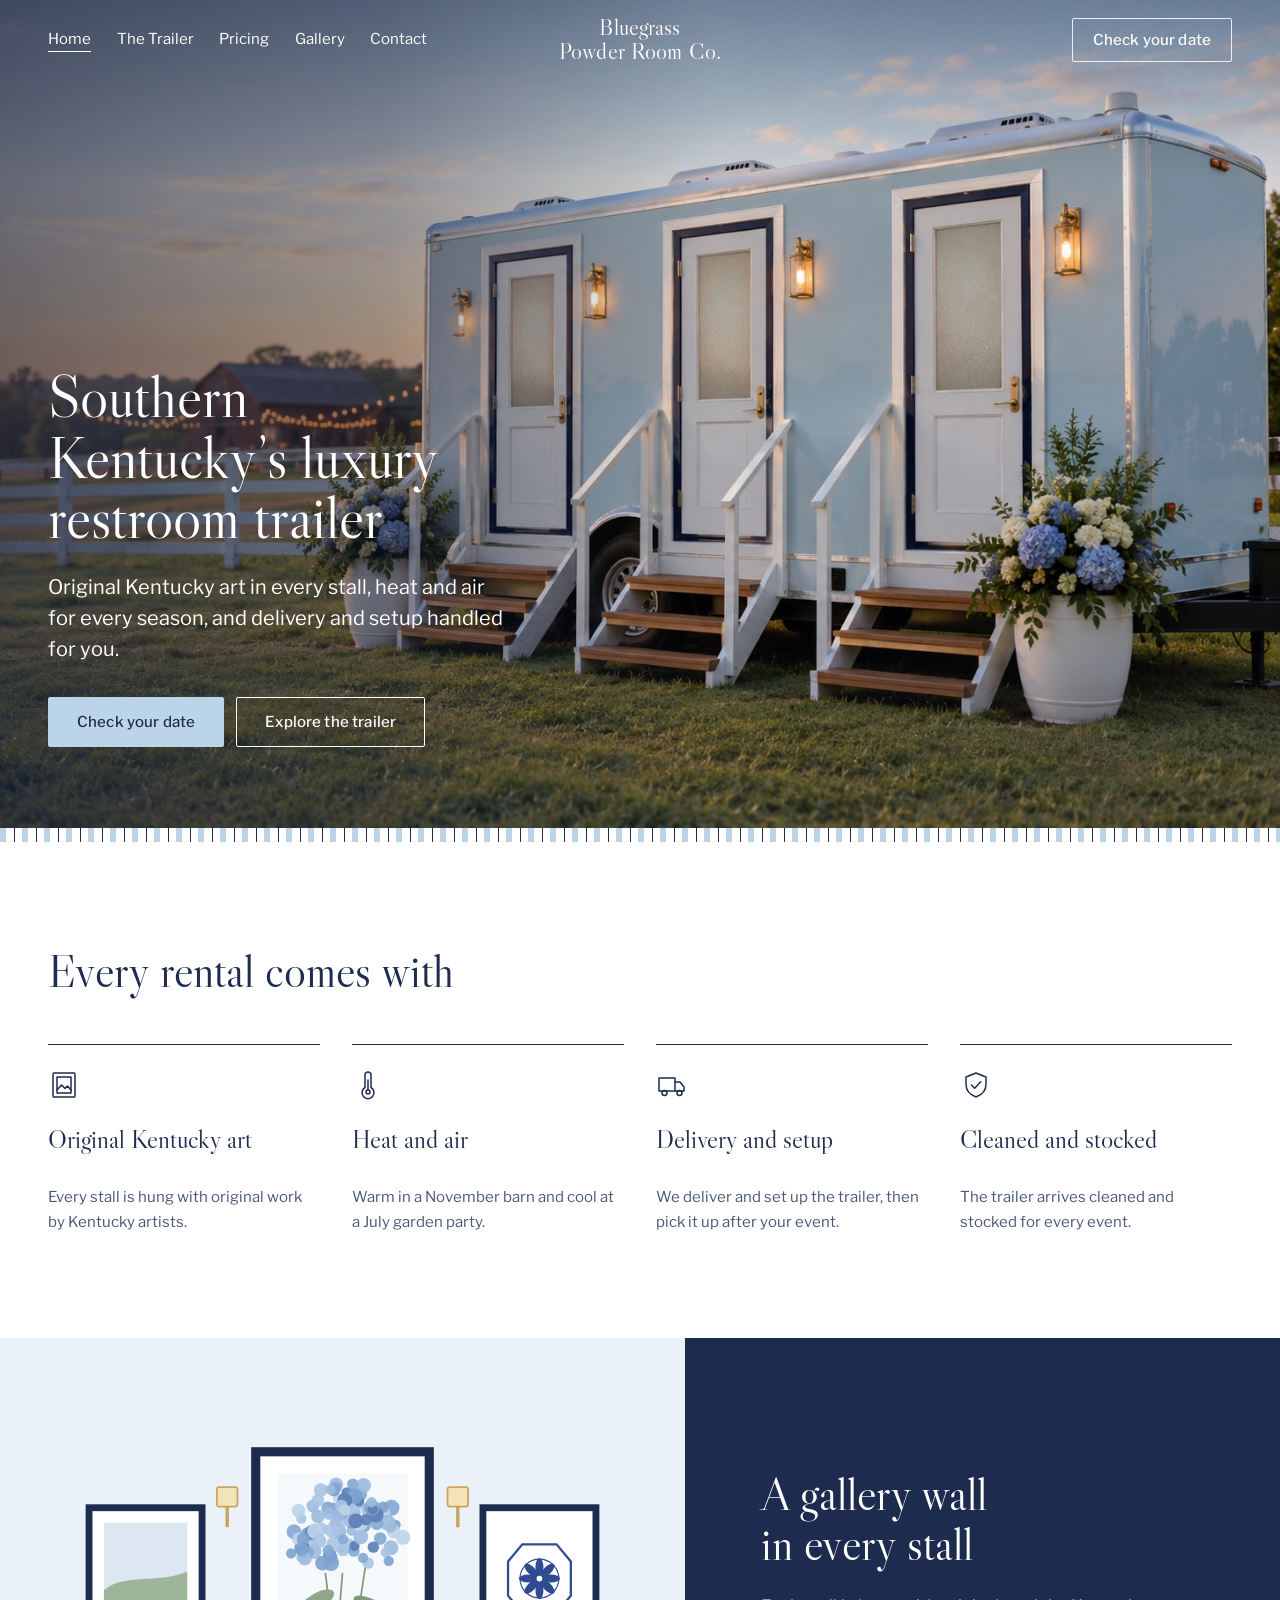
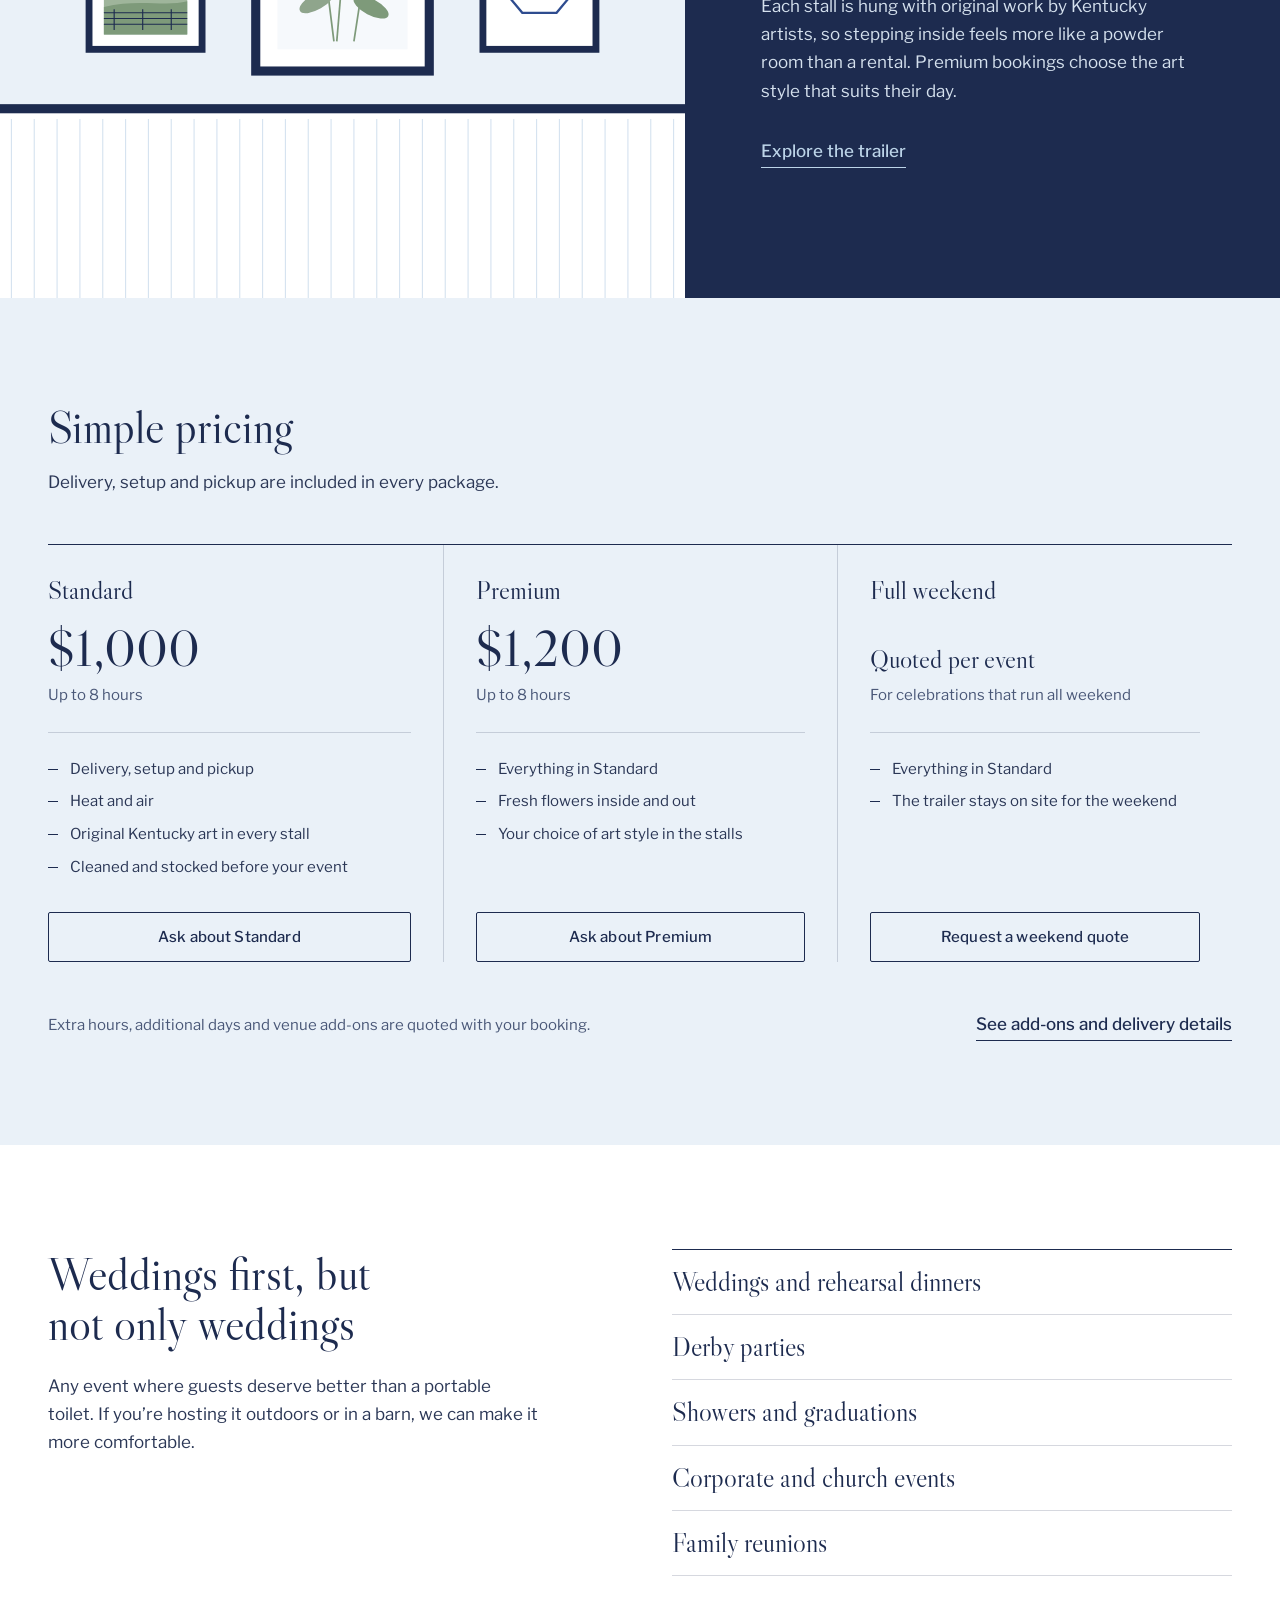
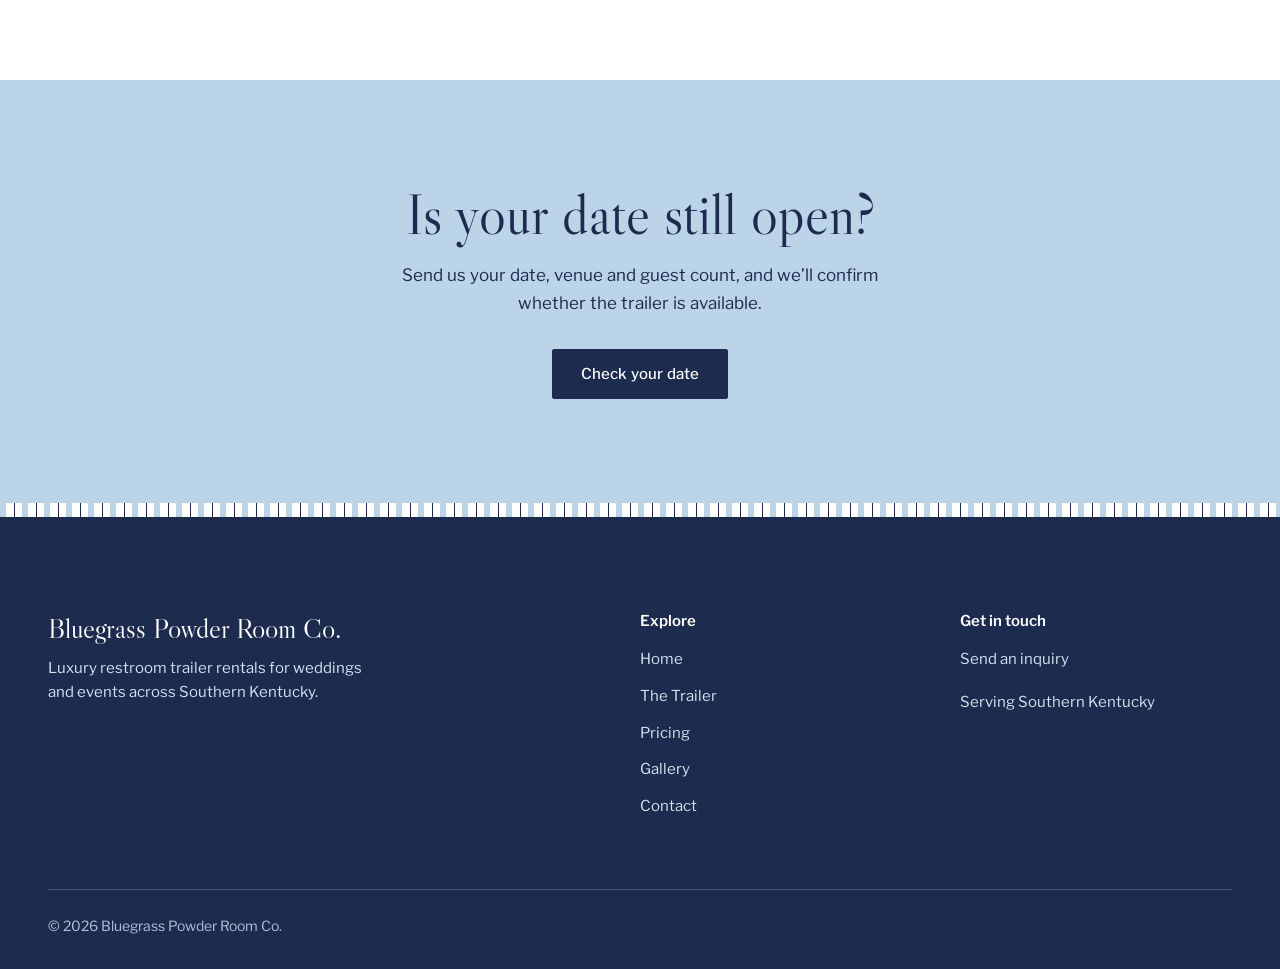
==== index.html @ cb2ad79f "Add files via upload" ====
<!doctype html>
<html lang="en">
<head>
  <meta charset="utf-8">
  <meta name="viewport" content="width=device-width, initial-scale=1">
  <title>Bluegrass Powder Room Co. | Luxury Restroom Trailer Rentals in Southern Kentucky</title>
  <meta name="description" content="Luxury restroom trailer rentals for weddings and outdoor events in Southern Kentucky, with original Kentucky art in every stall and heat and air for every season.">
  <meta property="og:title" content="Bluegrass Powder Room Co. | Luxury Restroom Trailer Rentals in Southern Kentucky">
  <meta property="og:description" content="Luxury restroom trailer rentals for weddings and outdoor events in Southern Kentucky, with original Kentucky art in every stall and heat and air for every season.">
  <meta property="og:type" content="website">
  <meta name="theme-color" content="#1D2B4F">
  <link rel="icon" href="images/favicon.svg" type="image/svg+xml">
  <link rel="preconnect" href="https://fonts.googleapis.com">
  <link rel="preconnect" href="https://fonts.gstatic.com" crossorigin>
  <link rel="stylesheet" href="https://fonts.googleapis.com/css2?family=Libre+Caslon+Display&family=Libre+Franklin:wght@400;500;600&display=swap">
  <link rel="stylesheet" href="css/styles.css">
  <link rel="preload" as="image" href="images/hero-trailer-1672.jpg" imagesrcset="images/hero-trailer-960.jpg 960w, images/hero-trailer-1672.jpg 1672w" imagesizes="100vw">
  <script>
    /* Enable scroll reveals only when motion is welcome and the browser can run them.
       If site.js hasn't started within 3 seconds, show everything. */
    (function (root) {
      if (window.matchMedia && matchMedia("(prefers-reduced-motion: no-preference)").matches && "IntersectionObserver" in window) {
        root.classList.add("motion-ok");
        setTimeout(function () { if (!window.siteRevealReady) root.classList.remove("motion-ok"); }, 3000);
      }
    })(document.documentElement);
  </script>
  <script src="js/site.js" defer></script>
</head><body>
  <a class="skip-link" href="#main">Skip to content</a>

  <header class="site-header site-header--overlay">
    <div class="container site-header__inner">
      <button class="menu-toggle" type="button" aria-expanded="false" aria-controls="site-nav">
        <span class="menu-toggle__icon" aria-hidden="true"><span></span><span></span></span>
        <span class="menu-toggle__label">Menu</span>
      </button>
      <nav class="site-nav" id="site-nav" aria-label="Main">
        <ul class="site-nav__list">
          <li><a class="site-nav__link" href="index.html" aria-current="page">Home</a></li>
          <li><a class="site-nav__link" href="trailer.html">The Trailer</a></li>
          <li><a class="site-nav__link" href="pricing.html">Pricing</a></li>
          <li><a class="site-nav__link" href="gallery.html">Gallery</a></li>
          <li><a class="site-nav__link" href="contact.html">Contact</a></li>
          <li class="site-nav__item--mobile"><a class="btn btn--primary site-nav__cta" href="contact.html">Check your date</a></li>
        </ul>
      </nav>
      <a class="brand" href="index.html" aria-label="Bluegrass Powder Room Co. home">
        <span class="brand__line">Bluegrass</span>
        <span class="brand__line">Powder Room Co.</span>
      </a>
      <a class="btn header-cta" href="contact.html">Check your date</a>
    </div>
  </header>

  <main id="main">
    <section class="hero on-dark" aria-labelledby="hero-title">
      <div class="hero__media">
        <!-- REPLACE BEFORE LAUNCH: this is an AI-generated stand-in. Swap in a real photo of the trailer
             using the same filenames (about 16:9, trailer in the right half, open space on the left). -->
        <img fetchpriority="high" src="images/hero-trailer-1672.jpg"
             srcset="images/hero-trailer-960.jpg 960w, images/hero-trailer-1672.jpg 1672w"
             sizes="100vw" width="1672" height="940"
             alt="Powder blue restroom trailer with white steps and hydrangea planters, set up beside a white horse fence at sunset">
      </div>
      <div class="container hero__content">
        <h1 class="hero__title" id="hero-title">Southern Kentucky’s luxury restroom trailer</h1>
        <p class="hero__text">Original Kentucky art in every stall, heat and air for every season, and delivery and setup handled for you.</p>
        <div class="btn-row">
          <a class="btn btn--light" href="contact.html">Check your date</a>
          <a class="btn btn--outline" href="trailer.html">Explore the trailer</a>
        </div>
      </div>
    </section>
    <div class="ticking" aria-hidden="true"></div>

    <section class="section" aria-labelledby="includes-title">
      <div class="container">
        <div class="section-head" data-reveal>
          <h2 id="includes-title">Every rental comes with</h2>
        </div>
        <ul class="features" data-reveal-group>
          <li class="feature" data-reveal>
            <svg class="feature__icon" viewBox="0 0 32 32" aria-hidden="true"><rect x="5" y="4" width="22" height="24" rx="1"/><rect x="9" y="8" width="14" height="16"/><path d="M9 21l4.5-5 3.5 3.5 2.5-2.5 3.5 4"/></svg>
            <h3 class="feature__title">Original Kentucky art</h3>
            <p class="feature__text">Every stall is hung with original work by Kentucky artists.</p>
          </li>
          <li class="feature" data-reveal>
            <svg class="feature__icon" viewBox="0 0 32 32" aria-hidden="true"><path d="M13 6a3 3 0 0 1 6 0v12.5a6 6 0 1 1-6 0z"/><path d="M16 11v10"/><circle cx="16" cy="23" r="2"/></svg>
            <h3 class="feature__title">Heat and air</h3>
            <p class="feature__text">Warm in a November barn and cool at a July garden party.</p>
          </li>
          <li class="feature" data-reveal>
            <svg class="feature__icon" viewBox="0 0 32 32" aria-hidden="true"><path d="M3 9h16v13H3z"/><path d="M19 13h5l4 5v4h-9"/><circle cx="8.5" cy="24" r="2.5"/><circle cx="23.5" cy="24" r="2.5"/></svg>
            <h3 class="feature__title">Delivery and setup</h3>
            <p class="feature__text">We deliver and set up the trailer, then pick it up after your event.</p>
          </li>
          <li class="feature" data-reveal>
            <svg class="feature__icon" viewBox="0 0 32 32" aria-hidden="true"><path d="M16 4l10 4v7c0 6.5-4.3 11-10 13-5.7-2-10-6.5-10-13V8z"/><path d="M11.5 16l3.2 3.2 6-6.5"/></svg>
            <h3 class="feature__title">Cleaned and stocked</h3>
            <p class="feature__text">The trailer arrives cleaned and stocked for every event.</p>
          </li>
        </ul>
      </div>
    </section>

    <section class="split on-dark" aria-labelledby="art-title">
      <div class="split__media" data-reveal>
        <!-- REPLACE: illustration standing in for a real stall-interior photo.
             Swap for <img src="images/stall-interior.jpg" alt="Describe the stall and its artwork" loading="lazy"> -->
        <img src="images/stall-art-illustration.svg" alt="" width="1200" height="1000" loading="lazy">
      </div>
      <div class="split__body" data-reveal>
        <h2 id="art-title">A gallery wall in every stall</h2>
        <p>Each stall is hung with original work by Kentucky artists, so stepping inside feels more like a powder room than a rental. Premium bookings choose the art style that suits their day.</p>
        <a class="text-link" href="trailer.html">Explore the trailer</a>
      </div>
    </section>

    <section class="section section--mist" aria-labelledby="pricing-title">
      <div class="container">
        <div class="section-head" data-reveal>
          <h2 id="pricing-title">Simple pricing</h2>
          <p>Delivery, setup and pickup are included in every package.</p>
        </div>
        <div class="plans" data-reveal-group>
          <article class="plan" data-reveal aria-labelledby="plan-standard">
            <h3 class="plan__name" id="plan-standard">Standard</h3>
            <p class="plan__price">$1,000</p>
            <p class="plan__terms">Up to 8 hours</p>
            <ul class="plan__list">
              <li>Delivery, setup and pickup</li>
              <li>Heat and air</li>
              <li>Original Kentucky art in every stall</li>
              <li>Cleaned and stocked before your event</li>
            </ul>
            <p class="plan__cta"><a class="btn btn--outline" href="contact.html?package=standard">Ask about Standard</a></p>
          </article>
          <article class="plan" data-reveal aria-labelledby="plan-premium">
            <h3 class="plan__name" id="plan-premium">Premium</h3>
            <p class="plan__price">$1,200</p>
            <p class="plan__terms">Up to 8 hours</p>
            <ul class="plan__list">
              <li>Everything in Standard</li>
              <li>Fresh flowers inside and out</li>
              <li>Your choice of art style in the stalls</li>
            </ul>
            <p class="plan__cta"><a class="btn btn--outline" href="contact.html?package=premium">Ask about Premium</a></p>
          </article>
          <article class="plan" data-reveal aria-labelledby="plan-weekend">
            <h3 class="plan__name" id="plan-weekend">Full weekend</h3>
            <p class="plan__price plan__price--quote">Quoted per event</p>
            <p class="plan__terms">For celebrations that run all weekend</p>
            <ul class="plan__list">
              <li>Everything in Standard</li>
              <li>The trailer stays on site for the weekend</li>
            </ul>
            <p class="plan__cta"><a class="btn btn--outline" href="contact.html?package=weekend">Request a weekend quote</a></p>
          </article>
        </div>
        <div class="plans-note" data-reveal>
          <p>Extra hours, additional days and venue add-ons are quoted with your booking.</p>
          <a class="text-link" href="pricing.html">See add-ons and delivery details</a>
        </div>
      </div>
    </section>

    <section class="section" aria-labelledby="events-title">
      <div class="container events" data-reveal-group>
        <div data-reveal>
          <h2 id="events-title">Weddings first, but not only weddings</h2>
          <p>Any event where guests deserve better than a portable toilet. If you’re hosting it outdoors or in a barn, we can make it more comfortable.</p>
        </div>
        <ul class="event-list" data-reveal>
          <li>Weddings and rehearsal dinners</li>
          <li>Derby parties</li>
          <li>Showers and graduations</li>
          <li>Corporate and church events</li>
          <li>Family reunions</li>
        </ul>
      </div>
    </section>

    <section class="section closer" aria-labelledby="closer-title">
      <div class="container" data-reveal>
        <h2 id="closer-title">Is your date still open?</h2>
        <p>Send us your date, venue and guest count, and we’ll confirm whether the trailer is available.</p>
        <a class="btn btn--primary" href="contact.html">Check your date</a>
      </div>
    </section>
  </main>

  <div class="ticking" aria-hidden="true"></div>
  <footer class="site-footer">
    <div class="container">
      <div class="site-footer__grid" data-reveal>
        <div>
          <p class="footer-brand">Bluegrass Powder Room Co.</p>
          <p class="footer-tagline">Luxury restroom trailer rentals for weddings and events across Southern Kentucky.</p>
        </div>
        <nav aria-label="Footer">
          <h2 class="footer-heading">Explore</h2>
          <ul class="footer-links">
            <li><a href="index.html">Home</a></li>
            <li><a href="trailer.html">The Trailer</a></li>
            <li><a href="pricing.html">Pricing</a></li>
            <li><a href="gallery.html">Gallery</a></li>
            <li><a href="contact.html">Contact</a></li>
          </ul>
        </nav>
        <div>
          <h2 class="footer-heading">Get in touch</h2>
          <ul class="footer-links">
            <li><a href="contact.html">Send an inquiry</a></li>
            <!-- CONTACT DETAILS: add once confirmed by the owner, for example:
            <li><a href="tel:+1XXXXXXXXXX">(XXX) XXX-XXXX</a></li>
            <li><a href="mailto:name@yourdomain.com">name@yourdomain.com</a></li>
            SOCIAL: add only for profiles that exist, for example:
            <li><a href="https://www.instagram.com/yourhandle">Instagram</a></li>
            -->
          </ul>
          <p class="footer-area">Serving Southern Kentucky</p>
        </div>
      </div>
      <p class="site-footer__base">&copy; 2026 Bluegrass Powder Room Co.</p>
    </div>
  </footer>
</body>
</html>
---- css/styles.css ----
/* ==========================================================================
   Bluegrass Powder Room Co.
   One stylesheet shared by every page.
   ========================================================================== */

/* ---------- Tokens ---------- */
:root {
  /* Brand colors */
  --powder: #BCD4E8;
  --navy: #1D2B4F;
  --navy-deep: #141F3B;
  --mist: #EAF1F8;
  --white: #FFFFFF;
  --ink: #2B3756;
  --muted: #4A5878;
  --on-navy: #D5E1EE;
  --rule: rgba(29, 43, 79, 0.18);
  --error: #A3242F;
  --error-bg: #FBEFF0;

  /* Type */
  --font-display: "Libre Caslon Display", "Libre Caslon Text", Georgia, "Times New Roman", serif;
  --font-body: "Libre Franklin", "Helvetica Neue", Arial, sans-serif;
  --fs-hero: clamp(2.5rem, 1.55rem + 2.7vw, 4.25rem);
  --fs-h1: clamp(2.5rem, 1.9rem + 2.2vw, 3.75rem);
  --fs-h2: clamp(2rem, 1.6rem + 1.6vw, 3rem);
  --fs-h3: clamp(1.375rem, 1.25rem + 0.45vw, 1.625rem);
  --fs-price: clamp(2.5rem, 2.1rem + 1.4vw, 3.25rem);
  --fs-lead: clamp(1.125rem, 1.06rem + 0.3vw, 1.25rem);
  --fs-body: 1.0625rem;
  --fs-small: 0.9375rem;
  --fs-caption: 0.875rem;

  /* Spacing (4px base) */
  --sp-1: 4px;
  --sp-2: 8px;
  --sp-3: 12px;
  --sp-4: 16px;
  --sp-5: 24px;
  --sp-6: 32px;
  --sp-7: 48px;
  --sp-8: 64px;
  --sp-9: 96px;
  --section-y: clamp(64px, 40px + 5vw, 128px);

  /* Layout */
  --container: 1200px;
  --gutter: clamp(16px, 4vw, 48px);
  --header-h: 64px;
  --btn-h: 50px;

  /* Motion */
  --dur-fast: 160ms;
  --dur-base: 280ms;
  --dur-reveal: 640ms;
  --ease-std: cubic-bezier(0.4, 0, 0.2, 1);
  --ease-out: cubic-bezier(0.22, 1, 0.36, 1);
  --rise: 14px;
  --ease: var(--dur-fast) var(--ease-std);
}

@media (min-width: 1024px) {
  :root { --header-h: 80px; }
}

/* ---------- Base ---------- */
*, *::before, *::after { box-sizing: border-box; }

html {
  -webkit-text-size-adjust: 100%;
  scroll-padding-top: calc(var(--header-h) + var(--sp-5));
}

@media (prefers-reduced-motion: no-preference) {
  html { scroll-behavior: smooth; }
}

body {
  margin: 0;
  font-family: var(--font-body);
  font-size: var(--fs-body);
  font-weight: 400;
  line-height: 1.65;
  color: var(--ink);
  background: var(--white);
  -webkit-font-smoothing: antialiased;
  overflow-x: clip;
}

img, svg { display: block; max-width: 100%; }
img { height: auto; }

h1, h2, h3 {
  margin: 0;
  font-family: var(--font-display);
  font-weight: 400;
  line-height: 1.08;
  color: var(--navy);
  text-wrap: balance;
}

p { margin: 0; text-wrap: pretty; }
ul, ol { margin: 0; padding: 0; list-style: none; }
a { color: inherit; }

:focus-visible {
  outline: 2px solid var(--focus, var(--navy));
  outline-offset: 3px;
}

.on-dark { --focus: var(--white); color: var(--white); }
.on-dark h1, .on-dark h2 { color: var(--white); }

.visually-hidden {
  position: absolute !important;
  width: 1px; height: 1px;
  overflow: hidden;
  clip: rect(0 0 0 0);
  white-space: nowrap;
}

.skip-link {
  position: absolute;
  left: var(--gutter);
  top: -100px;
  z-index: 100;
  padding: var(--sp-3) var(--sp-4);
  background: var(--navy);
  color: var(--white);
  font-weight: 500;
  text-decoration: none;
}
.skip-link:focus { top: var(--sp-3); }

/* ---------- Layout ---------- */
.container {
  width: 100%;
  max-width: calc(var(--container) + 2 * var(--gutter));
  margin-inline: auto;
  padding-inline: var(--gutter);
}

.section { padding-block: var(--section-y); }
.section--mist { background: var(--mist); }
.section--flush-top { padding-top: 0; }

.section-head {
  display: grid;
  gap: var(--sp-4);
  margin-bottom: var(--sp-7);
}
.section-head h2 { font-size: var(--fs-h2); max-width: 18ch; }
.section-head p { max-width: 52ch; }

.lead {
  font-size: var(--fs-lead);
  line-height: 1.6;
  max-width: 48ch;
}

.ticking {
  height: 14px;
  background: repeating-linear-gradient(
    90deg,
    var(--powder) 0 6px,
    var(--white) 6px 14px,
    var(--navy) 14px 15px,
    var(--white) 15px 22px
  );
}

/* ---------- Buttons and links ---------- */
.btn {
  display: inline-flex;
  align-items: center;
  justify-content: center;
  min-height: var(--btn-h);
  padding: 0 28px;
  border: 1px solid transparent;
  border-radius: 2px;
  font: 500 var(--fs-small)/1.2 var(--font-body);
  letter-spacing: 0.01em;
  text-align: center;
  text-decoration: none;
  cursor: pointer;
  transition:
    background-color var(--ease),
    color var(--ease),
    border-color var(--ease),
    transform var(--dur-base) var(--ease-out);
}
@media (hover: hover) {
  .btn--primary:hover, .btn--light:hover { transform: translateY(-1px); }
}
.btn:active { transform: translateY(0); transition-duration: 60ms; }
.btn[disabled] { opacity: 0.6; cursor: not-allowed; transform: none; }

.btn--primary { background: var(--navy); color: var(--white); border-color: var(--navy); }
.btn--primary:hover { background: var(--navy-deep); border-color: var(--navy-deep); }

.btn--light { background: var(--powder); color: var(--navy); border-color: var(--powder); }
.btn--light:hover { background: var(--white); border-color: var(--white); }

.btn--outline { background: transparent; color: var(--navy); border-color: currentColor; }
.btn--outline:hover { background: var(--navy); color: var(--white); border-color: var(--navy); }
.on-dark .btn--outline { color: var(--white); }
.on-dark .btn--outline:hover { background: var(--white); color: var(--navy); border-color: var(--white); }

.btn-row { display: flex; flex-wrap: wrap; gap: var(--sp-3); }

.text-link {
  font-weight: 500;
  color: var(--navy);
  text-decoration: none;
  padding-bottom: 3px;
  background: linear-gradient(currentColor, currentColor) 0 100% / 100% 1px no-repeat;
  transition: background-size var(--dur-base) var(--ease-out), color var(--ease);
}
.text-link:hover { background-size: 100% 2px; }

/* Underline that draws in from the left on hover; used by nav and footer links */
.site-nav__link, .footer-links a { position: relative; }
.site-nav__link::after, .footer-links a::after {
  content: "";
  position: absolute;
  left: 0;
  right: 0;
  bottom: var(--underline-y, 10px);
  height: 1px;
  background: currentColor;
  transform: scaleX(0);
  transform-origin: right;
  transition: transform var(--dur-base) var(--ease-out);
}
.site-nav__link:hover::after, .footer-links a:hover::after {
  transform: scaleX(1);
  transform-origin: left;
}
.site-nav__link[aria-current="page"]::after { transform: scaleX(1); }

/* ---------- Header ---------- */
.site-header {
  position: fixed;
  inset: 0 0 auto;
  z-index: 50;
  height: var(--header-h);
  background: var(--white);
  color: var(--navy);
  border-bottom: 1px solid var(--rule);
  transition:
    background-color var(--dur-base) var(--ease-std),
    color var(--dur-base) var(--ease-std),
    border-color var(--dur-base) var(--ease-std);
}

/* Home page: transparent over the hero photo until the visitor scrolls */
.site-header--overlay:not(.is-scrolled):not(.is-open) {
  background: transparent;
  color: var(--white);
  border-bottom-color: transparent;
  --focus: var(--white);
}

.site-header__inner {
  height: 100%;
  display: grid;
  /* Equal side columns keep the brand centered on the viewport */
  grid-template-columns: 1fr auto 1fr;
  align-items: center;
  gap: var(--sp-4);
}

.brand {
  grid-column: 2;
  grid-row: 1;
  display: block;
  text-align: center;
  text-decoration: none;
  font-family: var(--font-display);
  font-size: 1.1875rem;
  line-height: 1.02;
  letter-spacing: 0.005em;
  white-space: nowrap;
}
.brand__line { display: block; }
@media (min-width: 1024px) {
  .brand { font-size: 1.4375rem; }
}

.site-nav { grid-column: 1; grid-row: 1; justify-self: start; }
.site-nav__list { display: flex; align-items: center; gap: clamp(18px, 2vw, 28px); }
.site-nav__link {
  display: inline-flex;
  align-items: center;
  min-height: 44px;
  font-size: var(--fs-small);
  text-decoration: none;
}
.site-nav__item--mobile { display: none; }

.header-cta {
  grid-column: 3;
  grid-row: 1;
  justify-self: end;
  min-height: 44px;
  padding: 0 20px;
  background: var(--navy);
  color: var(--white);
  border-color: var(--navy);
}
.header-cta:hover { background: var(--navy-deep); border-color: var(--navy-deep); }
.header-cta { transition: background-color var(--dur-base) var(--ease-std), color var(--dur-base) var(--ease-std), border-color var(--dur-base) var(--ease-std), transform var(--dur-base) var(--ease-out); }
.site-header--overlay:not(.is-scrolled):not(.is-open) .header-cta {
  background: transparent;
  color: var(--white);
  border-color: rgba(255, 255, 255, 0.85);
}
.site-header--overlay:not(.is-scrolled):not(.is-open) .header-cta:hover {
  background: var(--white);
  color: var(--navy);
}

.menu-toggle { display: none; }

@media (max-width: 1023px) {
  .menu-toggle {
    grid-column: 1;
    grid-row: 1;
    justify-self: start;
    display: inline-flex;
    align-items: center;
    gap: var(--sp-3);
    min-height: 44px;
    min-width: 44px;
    padding: 0 var(--sp-2) 0 0;
    border: 0;
    background: none;
    color: inherit;
    font: 500 var(--fs-small)/1 var(--font-body);
    cursor: pointer;
  }
  .menu-toggle__icon { position: relative; width: 22px; height: 12px; }
  .menu-toggle__icon span {
    position: absolute;
    left: 0;
    width: 100%;
    height: 1.5px;
    background: currentColor;
    transition: transform var(--ease), top var(--ease);
  }
  .menu-toggle__icon span:first-child { top: 0; }
  .menu-toggle__icon span:last-child { top: 10px; }
  .is-open .menu-toggle__icon span:first-child { top: 5px; transform: rotate(45deg); }
  .is-open .menu-toggle__icon span:last-child { top: 5px; transform: rotate(-45deg); }

  .site-nav {
    visibility: hidden;
    opacity: 0;
    transform: translateY(-8px);
    transition:
      opacity var(--dur-fast) var(--ease-std),
      transform var(--dur-fast) var(--ease-std),
      visibility 0s linear var(--dur-fast);
    justify-self: stretch;
    position: absolute;
    top: 100%;
    left: 0;
    right: 0;
    max-height: calc(100vh - var(--header-h));
    max-height: calc(100dvh - var(--header-h));
    overflow-y: auto;
    background: var(--white);
    color: var(--navy);
    border-bottom: 1px solid var(--rule);
    box-shadow: 0 24px 40px -32px rgba(20, 31, 59, 0.45);
  }
  .is-open .site-nav {
    visibility: visible;
    opacity: 1;
    transform: none;
    transition:
      opacity var(--dur-base) var(--ease-out),
      transform var(--dur-base) var(--ease-out),
      visibility 0s;
  }
  .site-nav__list {
    flex-direction: column;
    align-items: stretch;
    gap: 0;
    padding: var(--sp-2) var(--gutter) var(--sp-6);
  }
  .site-nav__item--mobile { display: block; }
  .site-nav__link {
    display: flex;
    min-height: 56px;
    font-size: var(--fs-body);
    border-bottom: 1px solid var(--rule);
  }
  .site-nav__cta { width: 100%; margin-top: var(--sp-5); }
  .site-nav__link::after { display: none; }
  .site-nav__link[aria-current="page"] { text-decoration: underline; text-underline-offset: 6px; text-decoration-thickness: 1px; }
}

@media (max-width: 399px) {
  /* Icon only on the narrowest phones so the brand stays centered; the label remains for screen readers */
  .menu-toggle__label { position: absolute; width: 1px; height: 1px; overflow: hidden; clip: rect(0 0 0 0); white-space: nowrap; }
}

@media (max-width: 559px) {
  .header-cta { display: none; }
  .brand { font-size: 1.0625rem; }
}

/* ---------- Hero (home) ---------- */
.hero {
  position: relative;
  isolation: isolate;
  display: flex;
  align-items: flex-end;
  min-height: 600px;
  height: 92vh;
  height: 92svh;
  max-height: 960px;
  overflow: hidden;
  background: var(--navy);
}

.hero__media { position: absolute; inset: 0; z-index: -2; }
.hero__media img {
  width: 100%;
  height: 100%;
  object-fit: cover;
  object-position: 100% 50%;
}

/* Shade only where the text sits: a soft band under the header and a wash on the left */
.hero::before {
  content: "";
  position: absolute;
  inset: 0;
  z-index: -1;
  background:
    linear-gradient(180deg, rgba(20, 31, 59, 0.42) 0, rgba(20, 31, 59, 0) 180px),
    linear-gradient(90deg, rgba(20, 31, 59, 0.62) 0, rgba(20, 31, 59, 0.38) 30%, rgba(20, 31, 59, 0) 56%),
    linear-gradient(0deg, rgba(20, 31, 59, 0.3) 0, rgba(20, 31, 59, 0) 30%);
}

.hero__content { padding-block: calc(var(--header-h) + var(--sp-8)) clamp(48px, 9vh, 104px); }
.hero__title { font-size: var(--fs-hero); line-height: 1.02; max-width: 11.5ch; }
.hero__text { margin-top: var(--sp-5); font-size: var(--fs-lead); line-height: 1.55; max-width: 34ch; }
.hero .btn-row { margin-top: var(--sp-6); }

@media (max-width: 1023px) {
  .hero__media img { object-position: 80% 50%; }
  .hero::before {
    background:
      linear-gradient(180deg, rgba(20, 31, 59, 0.45) 0, rgba(20, 31, 59, 0) 140px),
      linear-gradient(0deg, rgba(20, 31, 59, 0.82) 0, rgba(20, 31, 59, 0.5) 38%, rgba(20, 31, 59, 0) 66%);
  }
}

@media (max-width: 599px) {
  .hero { height: 100vh; height: 100svh; min-height: 560px; max-height: 860px; }
  .hero__media img { object-position: 74% 50%; }
  .hero__title { max-width: 12ch; }
  .hero .btn-row .btn { flex: 1 1 auto; }
}

/* ---------- Page intro (inner pages) ---------- */
.page-intro {
  padding-top: calc(var(--header-h) + clamp(56px, 7vw, 112px));
  padding-bottom: clamp(48px, 6vw, 88px);
  background: var(--mist);
}
.page-intro h1 { font-size: var(--fs-h1); max-width: 16ch; }
.page-intro .lead { margin-top: var(--sp-5); }

/* ---------- Features ---------- */
.features {
  display: grid;
  grid-template-columns: repeat(4, minmax(0, 1fr));
  gap: var(--sp-7) var(--sp-6);
}
.feature { border-top: 1px solid var(--navy); padding-top: var(--sp-5); }
.feature__icon {
  width: 32px;
  height: 32px;
  margin-bottom: var(--sp-5);
  fill: none;
  stroke: var(--navy);
  stroke-width: 1.5;
  stroke-linecap: round;
  stroke-linejoin: round;
}
.feature__title { font-size: var(--fs-h3); line-height: 1.15; }
.feature__text { margin-top: var(--sp-3); font-size: var(--fs-small); color: var(--muted); max-width: 32ch; }

/* Subgrid keeps icons, titles and descriptions on shared rows even when a title wraps */
@supports (grid-template-rows: subgrid) {
  .feature { display: grid; grid-row: span 3; grid-template-rows: subgrid; row-gap: 0; }
}
@media (max-width: 1023px) {
  .features { grid-template-columns: repeat(2, minmax(0, 1fr)); }
}
@media (max-width: 599px) {
  .features { grid-template-columns: 1fr; gap: var(--sp-6); }
}

/* ---------- Split: image beside navy text ---------- */
.split {
  display: grid;
  grid-template-columns: minmax(0, 1.15fr) minmax(0, 1fr);
  background: var(--navy);
}
.split__media { position: relative; min-height: 560px; background: var(--mist); }
.split__media img {
  position: absolute;
  inset: 0;
  width: 100%;
  height: 100%;
  object-fit: cover;
}
.split__body {
  display: flex;
  flex-direction: column;
  justify-content: center;
  align-items: flex-start;
  padding: var(--section-y) clamp(24px, 6vw, 96px);
}
.split__body h2 { font-size: var(--fs-h2); max-width: 14ch; }
.split__body p { margin-top: var(--sp-5); color: var(--on-navy); max-width: 42ch; }
.split__body .text-link { margin-top: var(--sp-6); color: var(--powder); }

@media (max-width: 859px) {
  .split { grid-template-columns: 1fr; }
  .split__media { min-height: 0; aspect-ratio: 4 / 3; }
  .split__body { padding: var(--sp-8) var(--gutter); }
}

/* ---------- Pricing plans ---------- */
.plans {
  display: grid;
  grid-template-columns: repeat(3, minmax(0, 1fr));
  border-top: 1px solid var(--navy);
}
.plan {
  display: flex;
  flex-direction: column;
  padding: var(--sp-6) var(--sp-6) 0 0;
}
.plan + .plan { padding-left: var(--sp-6); border-left: 1px solid var(--rule); }
.plan__name { font-size: var(--fs-h3); }
.plan__price {
  display: flex;
  align-items: flex-end;
  min-height: calc(var(--fs-price) * 1.05);
  margin-top: var(--sp-4);
  font-family: var(--font-display);
  font-size: var(--fs-price);
  line-height: 1;
  color: var(--navy);
}
.plan__price--quote { font-size: var(--fs-h3); line-height: 1.2; }
.plan__terms { margin-top: var(--sp-2); font-size: var(--fs-small); color: var(--muted); }
.plan__list {
  display: grid;
  gap: var(--sp-2);
  margin-top: var(--sp-5);
  padding-top: var(--sp-5);
  border-top: 1px solid var(--rule);
  font-size: var(--fs-small);
}
.plan__list li { position: relative; padding-left: 22px; }
.plan__list li::before {
  content: "";
  position: absolute;
  left: 0;
  top: 0.8em;
  width: 10px;
  height: 1px;
  background: var(--navy);
}
.plan__cta { margin-top: auto; padding-top: var(--sp-6); }
.plan__cta .btn { width: 100%; }

.plans-note { margin-top: var(--sp-7); display: flex; flex-wrap: wrap; gap: var(--sp-3) var(--sp-6); align-items: baseline; justify-content: space-between; }
.plans-note p { font-size: var(--fs-small); color: var(--muted); max-width: 56ch; }

@media (max-width: 859px) {
  .plans { grid-template-columns: 1fr; }
  .plan { padding: var(--sp-6) 0 var(--sp-7); }
  .plan + .plan { padding-left: 0; border-left: 0; border-top: 1px solid var(--rule); }
  .plan__cta .btn { width: auto; }
}

/* ---------- Events ---------- */
.events {
  display: grid;
  grid-template-columns: minmax(0, 1fr) minmax(0, 1fr);
  gap: var(--sp-8);
  align-items: start;
}
.events h2 { font-size: var(--fs-h2); max-width: 14ch; }
.events p { margin-top: var(--sp-5); max-width: 42ch; }
.event-list { border-top: 1px solid var(--navy); }
.event-list li {
  padding-block: var(--sp-4);
  border-bottom: 1px solid var(--rule);
  font-family: var(--font-display);
  font-size: clamp(1.375rem, 1.2rem + 0.6vw, 1.75rem);
  line-height: 1.2;
  color: var(--navy);
}
@media (max-width: 859px) {
  .events { grid-template-columns: 1fr; gap: var(--sp-7); }
}

/* ---------- Detail list (trailer + pricing pages) ---------- */
.details { border-top: 1px solid var(--navy); }
.detail {
  display: grid;
  grid-template-columns: minmax(0, 1fr) minmax(0, 1.5fr);
  gap: var(--sp-3) var(--sp-7);
  padding-block: var(--sp-7);
  border-bottom: 1px solid var(--rule);
}
.detail h2, .detail h3 { font-size: var(--fs-h3); line-height: 1.15; max-width: 18ch; }
.detail p { max-width: 52ch; }
@media (max-width: 767px) {
  .detail { grid-template-columns: 1fr; padding-block: var(--sp-6); }
}

/* ---------- Wide photo ---------- */
.wide-photo { margin: 0; overflow: hidden; }
.wide-photo img, .gallery-grid img { transition: transform 480ms var(--ease-out); }
.gallery-grid > * { overflow: hidden; }
@media (hover: hover) {
  .wide-photo:hover img, .gallery-grid > *:hover img { transform: scale(1.025); }
}
.wide-photo img {
  width: 100%;
  aspect-ratio: 16 / 8;
  object-fit: cover;
  object-position: 72% 55%;
}
@media (max-width: 767px) {
  .wide-photo img { aspect-ratio: 4 / 3; object-position: 76% 50%; }
}

/* ---------- Gallery ---------- */
.gallery-grid {
  display: grid;
  grid-template-columns: repeat(3, minmax(0, 1fr));
  gap: var(--sp-4);
}
.gallery-grid img { width: 100%; aspect-ratio: 4 / 5; object-fit: cover; }
@media (max-width: 767px) { .gallery-grid { grid-template-columns: repeat(2, minmax(0, 1fr)); } }

.empty-state { display: grid; gap: var(--sp-5); justify-items: start; }
.empty-state h2 { font-size: var(--fs-h2); max-width: 18ch; }
.empty-state p { max-width: 50ch; }

/* ---------- Closing CTA ---------- */
.closer { background: var(--powder); text-align: center; }
.closer h2 { font-size: clamp(2.25rem, 1.6rem + 2.4vw, 3.75rem); margin-inline: auto; max-width: 16ch; }
.closer p { margin: var(--sp-4) auto 0; max-width: 44ch; color: var(--navy); }
.closer .btn { margin-top: var(--sp-6); }

/* ---------- Contact ---------- */
.contact-grid {
  display: grid;
  grid-template-columns: minmax(0, 1.6fr) minmax(0, 1fr);
  gap: clamp(48px, 7vw, 112px);
  align-items: start;
}

.form { display: grid; gap: var(--sp-5); }
.form__row { display: grid; grid-template-columns: repeat(2, minmax(0, 1fr)); gap: var(--sp-5); }
.field { display: grid; gap: var(--sp-2); align-content: start; }
.field label, .fieldset legend { font-size: var(--fs-small); font-weight: 500; color: var(--navy); }
.field .optional { font-weight: 400; color: var(--muted); }

.form input:not([type="radio"]),
.form select,
.form textarea {
  width: 100%;
  min-height: 52px;
  padding: 12px 14px;
  border: 1px solid #8494AF;
  border-radius: 2px;
  background: var(--white);
  color: var(--ink);
  font: inherit;
}
.form select {
  appearance: none;
  padding-right: 40px;
  background-image: url("data:image/svg+xml,%3Csvg xmlns='http://www.w3.org/2000/svg' width='12' height='8' viewBox='0 0 12 8'%3E%3Cpath d='M1 1l5 5 5-5' fill='none' stroke='%231D2B4F' stroke-width='1.5'/%3E%3C/svg%3E");
  background-repeat: no-repeat;
  background-position: right 16px center;
}
.form textarea { min-height: 140px; resize: vertical; }
.form input:not([type="radio"]), .form select, .form textarea { transition: border-color var(--ease), box-shadow var(--ease); }
.form input:not([type="radio"]):hover, .form select:hover, .form textarea:hover { border-color: var(--navy); }
.form [aria-invalid="true"] { border-color: var(--error); box-shadow: inset 0 0 0 1px var(--error); }
.field__error { font-size: var(--fs-caption); color: var(--error); font-weight: 500; }

.fieldset { margin: 0; padding: 0; border: 0; min-width: 0; }
.fieldset legend { padding: 0; margin-bottom: var(--sp-2); }
.choices { display: grid; grid-template-columns: repeat(2, minmax(0, 1fr)); gap: var(--sp-3); }
.choice {
  display: flex;
  align-items: center;
  gap: var(--sp-3);
  min-height: 52px;
  padding: 12px 14px;
  border: 1px solid var(--rule);
  border-radius: 2px;
  cursor: pointer;
  transition: border-color var(--ease), background-color var(--ease);
}
.choice:hover { border-color: var(--navy); }
.choice input { width: 18px; height: 18px; margin: 0; accent-color: var(--navy); flex: none; }
.choice:has(input:checked) { border-color: var(--navy); background: var(--mist); }
.choice:has(input:focus-visible) { outline: 2px solid var(--navy); outline-offset: 2px; }

.honeypot { display: none; }

.form__submit { display: flex; flex-wrap: wrap; align-items: center; gap: var(--sp-4); }

.form-status {
  padding: var(--sp-4) var(--sp-5);
  border-left: 3px solid var(--navy);
  background: var(--mist);
  color: var(--navy);
  font-weight: 500;
}
.form-status { animation: fade-rise var(--dur-base) var(--ease-out); }
.form-status--error { border-left-color: var(--error); background: var(--error-bg); color: var(--error); }
.form-status:focus { outline: none; }

.next-steps h2 { font-size: var(--fs-h3); }
.steps { counter-reset: step; margin-top: var(--sp-5); border-top: 1px solid var(--navy); }
.steps li {
  counter-increment: step;
  display: grid;
  grid-template-columns: 2rem 1fr;
  gap: var(--sp-3);
  padding-block: var(--sp-5);
  border-bottom: 1px solid var(--rule);
}
.steps li::before {
  content: counter(step);
  font-family: var(--font-display);
  font-size: 1.5rem;
  line-height: 1.1;
  color: var(--navy);
}
.steps strong { display: block; color: var(--navy); font-weight: 500; }
.steps p { margin-top: var(--sp-1); font-size: var(--fs-small); color: var(--muted); }

@media (max-width: 859px) {
  .contact-grid { grid-template-columns: 1fr; }
}
@media (max-width: 559px) {
  .form__row, .choices { grid-template-columns: 1fr; }
  .form__submit .btn { width: 100%; }
}

/* ---------- Footer ---------- */
.site-footer {
  padding-block: var(--sp-9) var(--sp-6);
  background: var(--navy);
  color: var(--on-navy);
  font-size: var(--fs-small);
  --focus: var(--white);
}
.site-footer__grid {
  display: grid;
  grid-template-columns: minmax(0, 2fr) minmax(0, 1fr) minmax(0, 1fr);
  gap: var(--sp-7);
}
.footer-brand { font-family: var(--font-display); font-size: 1.75rem; line-height: 1.1; color: var(--white); }
.footer-tagline { margin-top: var(--sp-3); max-width: 34ch; }
.footer-heading {
  margin-bottom: var(--sp-3);
  font-family: var(--font-body);
  font-size: var(--fs-small);
  font-weight: 600;
  color: var(--white);
}
.footer-links a {
  --underline-y: 4px;
  display: inline-block;
  padding-block: 6px;
  text-decoration: none;
}
.footer-area { margin-top: var(--sp-3); }
.site-footer__base {
  margin-top: var(--sp-8);
  padding-top: var(--sp-5);
  border-top: 1px solid rgba(188, 212, 232, 0.25);
  font-size: var(--fs-caption);
  color: #AFC2D8;
}
@media (max-width: 767px) {
  .site-footer { padding-top: var(--sp-8); }
  .site-footer__grid { grid-template-columns: 1fr 1fr; }
  .site-footer__grid > :first-child { grid-column: 1 / -1; }
}

/* ---------- Motion ---------- */
@keyframes fade-rise {
  from { opacity: 0; transform: translateY(var(--rise)); }
  to { opacity: 1; transform: none; }
}

@media (prefers-reduced-motion: no-preference) {
  /* One orchestrated entrance per page: the hero copy, or the inner-page title */
  .hero__title, .hero__text, .hero .btn-row,
  .page-intro h1, .page-intro .lead {
    animation: fade-rise var(--dur-reveal) var(--ease-out) both;
  }
  .hero__title { animation-delay: 120ms; }
  .hero__text { animation-delay: 220ms; }
  .hero .btn-row { animation-delay: 320ms; }
  .page-intro h1 { animation-delay: 60ms; }
  .page-intro .lead { animation-delay: 150ms; }

  /* Crossfade between pages where the browser supports cross-document view transitions */
  @view-transition { navigation: auto; }
  ::view-transition-old(root),
  ::view-transition-new(root) {
    animation-duration: 200ms;
    animation-timing-function: ease;
  }
}

/* Scroll reveals. .motion-ok is only added when JavaScript, IntersectionObserver and
   motion are all available, and is removed again if site.js fails to start, so content
   can never stay hidden. */
.motion-ok [data-reveal] {
  opacity: 0;
  transform: translateY(var(--rise));
}
.motion-ok [data-reveal].is-visible {
  opacity: 1;
  transform: none;
  transition:
    opacity var(--dur-reveal) var(--ease-out) var(--reveal-delay, 0ms),
    transform var(--dur-reveal) var(--ease-out) var(--reveal-delay, 0ms);
}

@media (prefers-reduced-motion: reduce) {
  *, *::before, *::after {
    transition: none !important;
    animation: none !important;
  }
}
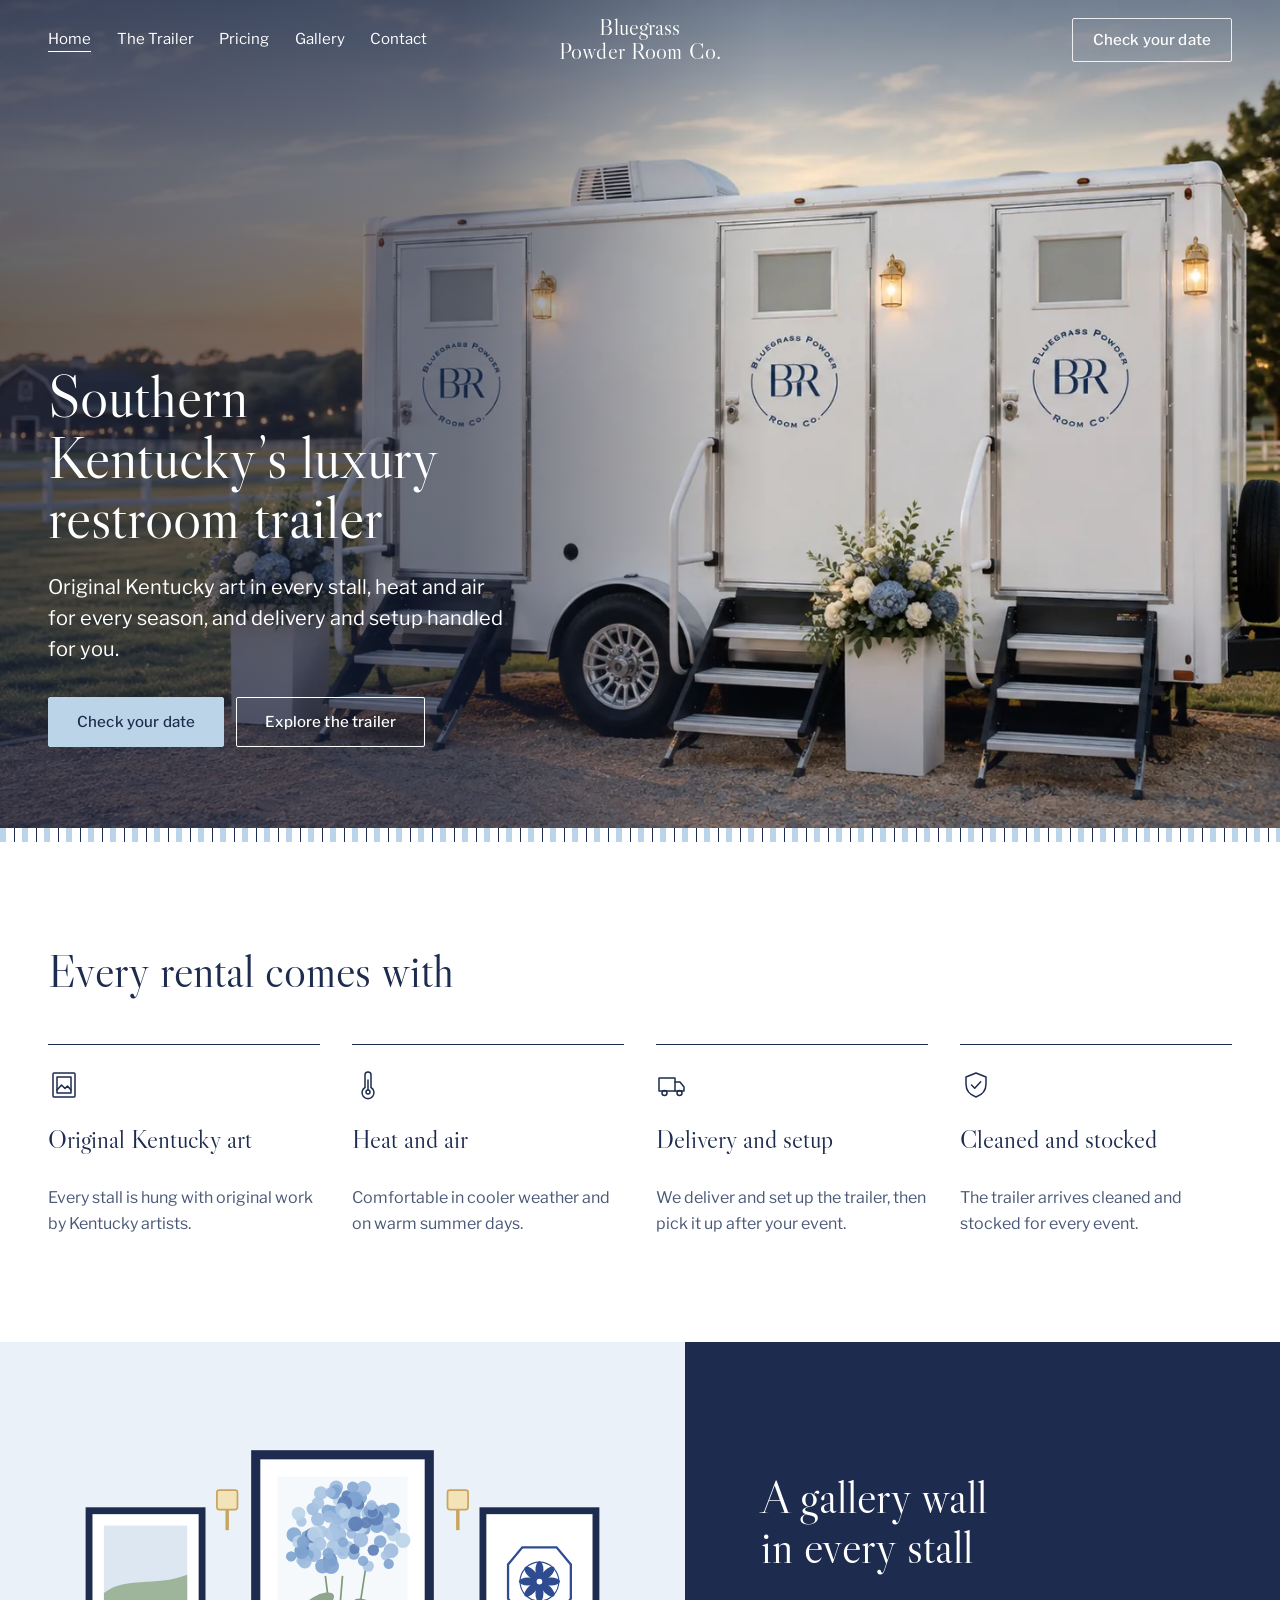
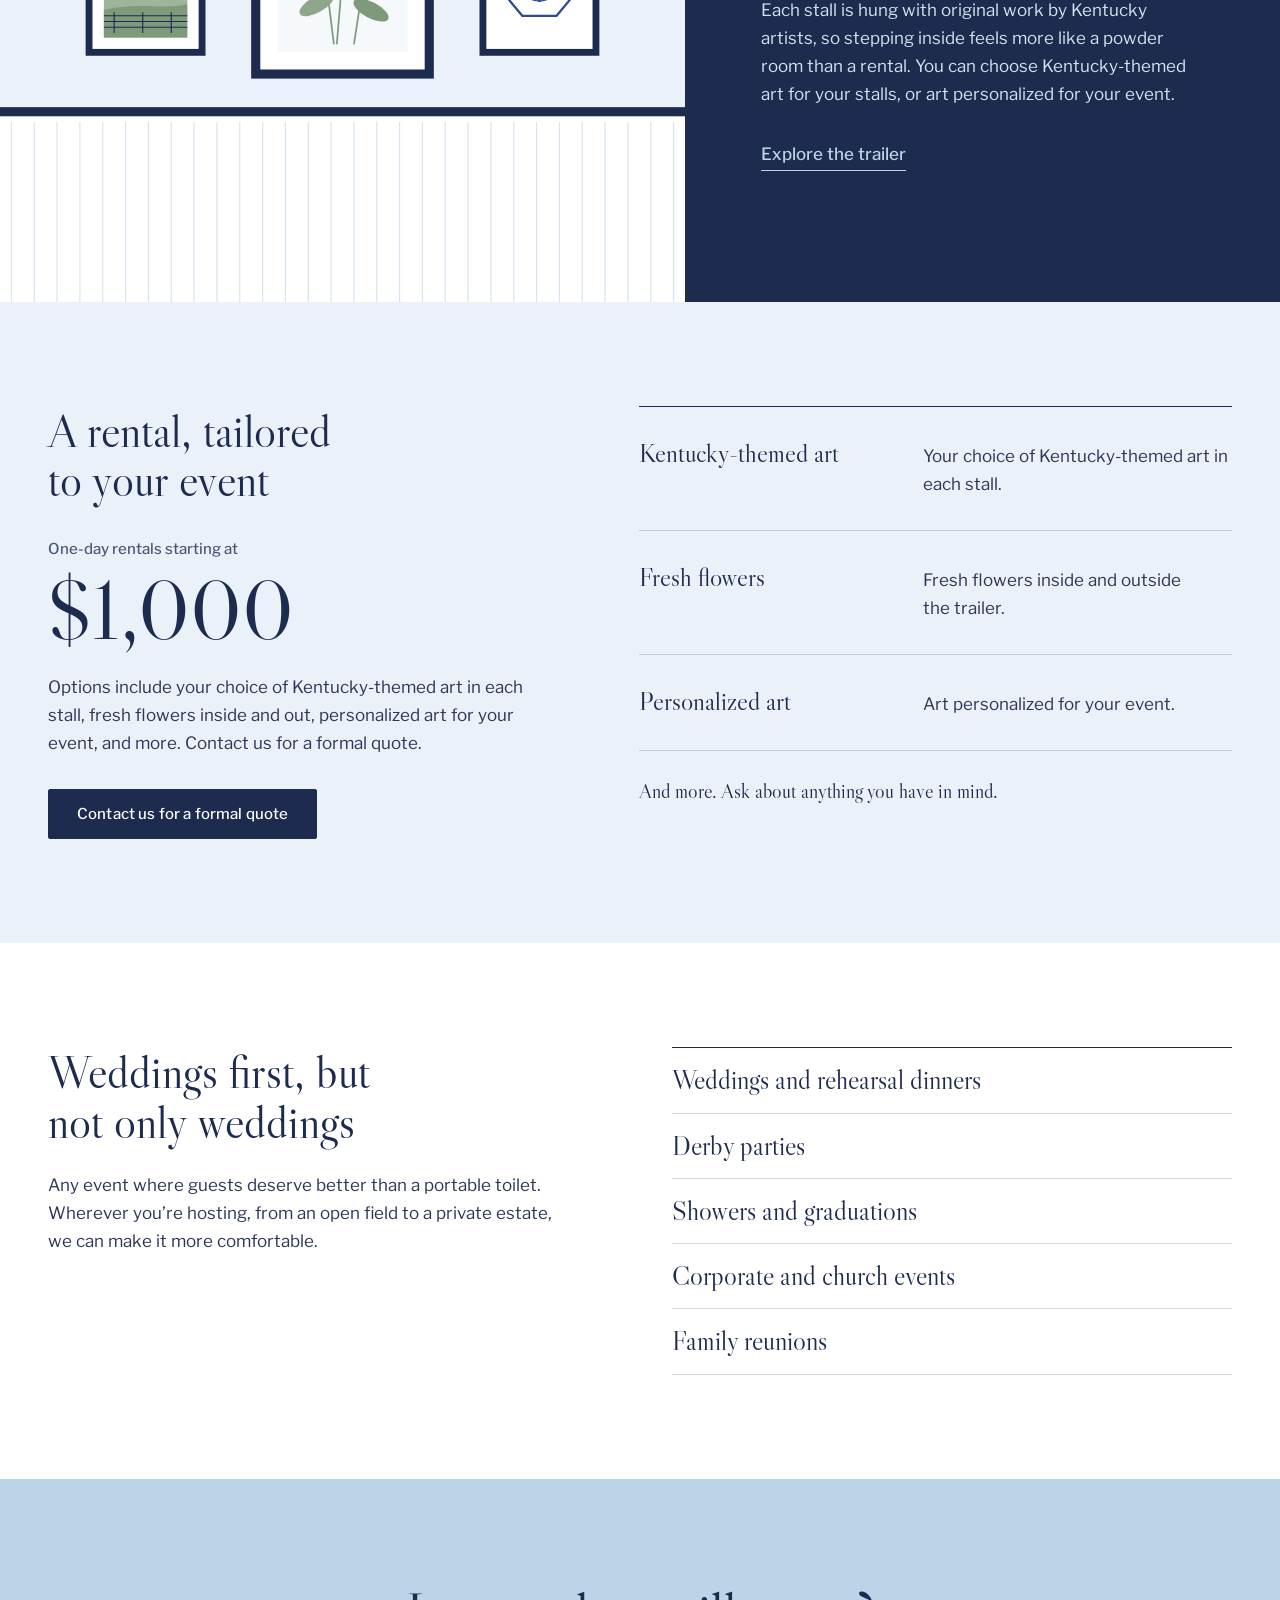
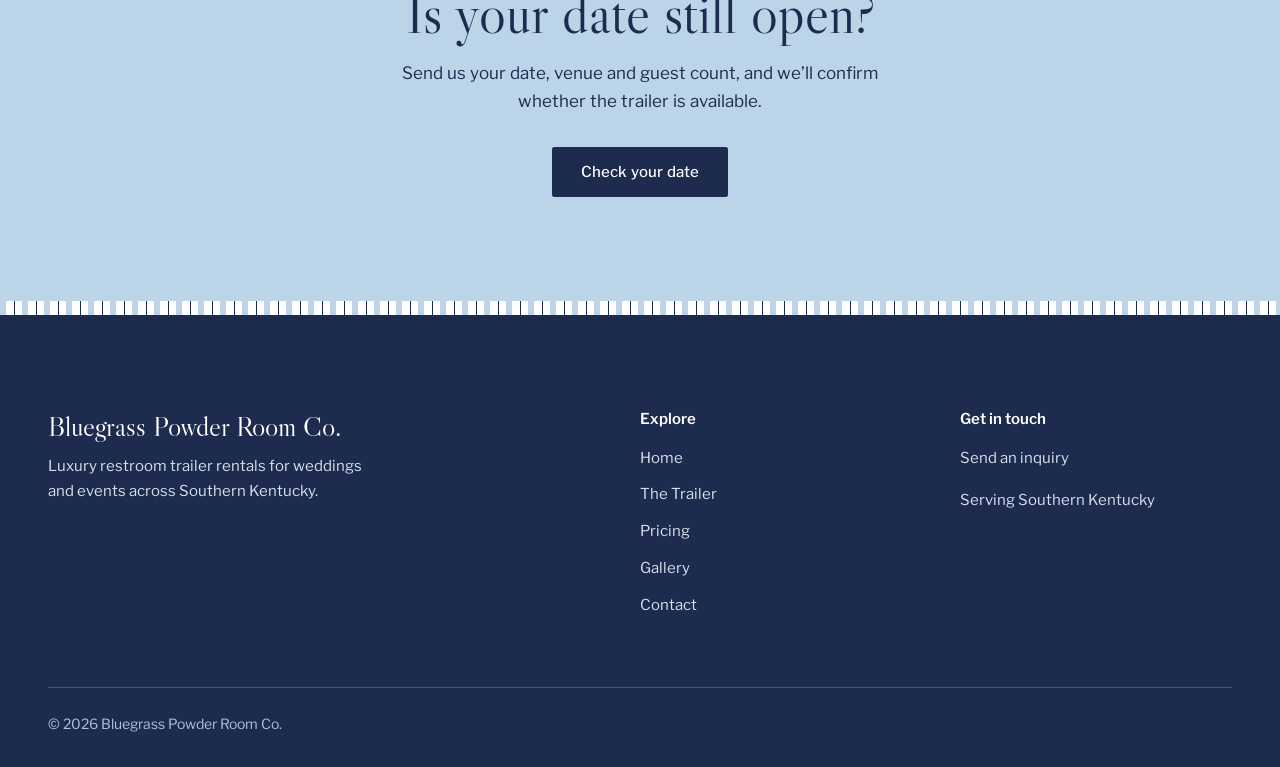
==== commit cf000d82: "Refine site: new hero photos, single starting-price section, mobile polish - Hero uses the new golde" ====
--- a/index.html
+++ b/index.html
@@ -14,7 +14,8 @@
   <link rel="preconnect" href="https://fonts.gstatic.com" crossorigin>
   <link rel="stylesheet" href="https://fonts.googleapis.com/css2?family=Libre+Caslon+Display&family=Libre+Franklin:wght@400;500;600&display=swap">
   <link rel="stylesheet" href="css/styles.css">
-  <link rel="preload" as="image" href="images/hero-trailer-1672.jpg" imagesrcset="images/hero-trailer-960.jpg 960w, images/hero-trailer-1672.jpg 1672w" imagesizes="100vw">
+  <link rel="preload" as="image" type="image/webp" media="(min-width: 860px) and (orientation: landscape), (min-width: 1280px)" imagesrcset="images/hero-desktop-960.webp 960w, images/hero-desktop-1672.webp 1672w" imagesizes="100vw">
+  <link rel="preload" as="image" type="image/webp" media="(max-width: 859px), (orientation: portrait) and (max-width: 1279px)" imagesrcset="images/hero-mobile-600.webp 600w, images/hero-mobile-1122.webp 1122w" imagesizes="100vw">
   <script>
     /* Enable scroll reveals only when motion is welcome and the browser can run them.
        If site.js hasn't started within 3 seconds, show everything. */
@@ -56,12 +57,17 @@
   <main id="main">
     <section class="hero on-dark" aria-labelledby="hero-title">
       <div class="hero__media">
-        <!-- REPLACE BEFORE LAUNCH: this is an AI-generated stand-in. Swap in a real photo of the trailer
-             using the same filenames (about 16:9, trailer in the right half, open space on the left). -->
-        <img fetchpriority="high" src="images/hero-trailer-1672.jpg"
-             srcset="images/hero-trailer-960.jpg 960w, images/hero-trailer-1672.jpg 1672w"
-             sizes="100vw" width="1672" height="940"
-             alt="Powder blue restroom trailer with white steps and hydrangea planters, set up beside a white horse fence at sunset">
+        <!-- Portrait photo on phones and portrait tablets, wide photo everywhere else.
+             The media query matches the stacked hero layout in styles.css. -->
+        <picture>
+          <source media="(max-width: 859px), (orientation: portrait) and (max-width: 1279px)" type="image/webp" srcset="images/hero-mobile-600.webp 600w, images/hero-mobile-1122.webp 1122w" sizes="100vw">
+          <source media="(max-width: 859px), (orientation: portrait) and (max-width: 1279px)" srcset="images/hero-mobile-600.jpg 600w, images/hero-mobile-1122.jpg 1122w" sizes="100vw">
+          <source type="image/webp" srcset="images/hero-desktop-960.webp 960w, images/hero-desktop-1672.webp 1672w" sizes="100vw">
+          <img fetchpriority="high" src="images/hero-desktop-1672.jpg"
+               srcset="images/hero-desktop-960.jpg 960w, images/hero-desktop-1672.jpg 1672w"
+               sizes="100vw" width="1672" height="940"
+               alt="White restroom trailer with three doors marked with the Bluegrass Powder Room Co. monogram, set on gravel with hydrangea planters at sunset">
+        </picture>
       </div>
       <div class="container hero__content">
         <h1 class="hero__title" id="hero-title">Southern Kentucky’s luxury restroom trailer</h1>
@@ -88,7 +94,7 @@
           <li class="feature" data-reveal>
             <svg class="feature__icon" viewBox="0 0 32 32" aria-hidden="true"><path d="M13 6a3 3 0 0 1 6 0v12.5a6 6 0 1 1-6 0z"/><path d="M16 11v10"/><circle cx="16" cy="23" r="2"/></svg>
             <h3 class="feature__title">Heat and air</h3>
-            <p class="feature__text">Warm in a November barn and cool at a July garden party.</p>
+            <p class="feature__text">Comfortable in cooler weather and on warm summer days.</p>
           </li>
           <li class="feature" data-reveal>
             <svg class="feature__icon" viewBox="0 0 32 32" aria-hidden="true"><path d="M3 9h16v13H3z"/><path d="M19 13h5l4 5v4h-9"/><circle cx="8.5" cy="24" r="2.5"/><circle cx="23.5" cy="24" r="2.5"/></svg>
@@ -112,55 +118,40 @@
       </div>
       <div class="split__body" data-reveal>
         <h2 id="art-title">A gallery wall in every stall</h2>
-        <p>Each stall is hung with original work by Kentucky artists, so stepping inside feels more like a powder room than a rental. Premium bookings choose the art style that suits their day.</p>
+        <p>Each stall is hung with original work by Kentucky artists, so stepping inside feels more like a powder room than a rental. You can choose Kentucky-themed art for your stalls, or art personalized for your event.</p>
         <a class="text-link" href="trailer.html">Explore the trailer</a>
       </div>
     </section>
 
     <section class="section section--mist" aria-labelledby="pricing-title">
       <div class="container">
-        <div class="section-head" data-reveal>
-          <h2 id="pricing-title">Simple pricing</h2>
-          <p>Delivery, setup and pickup are included in every package.</p>
-        </div>
-        <div class="plans" data-reveal-group>
-          <article class="plan" data-reveal aria-labelledby="plan-standard">
-            <h3 class="plan__name" id="plan-standard">Standard</h3>
-            <p class="plan__price">$1,000</p>
-            <p class="plan__terms">Up to 8 hours</p>
-            <ul class="plan__list">
-              <li>Delivery, setup and pickup</li>
-              <li>Heat and air</li>
-              <li>Original Kentucky art in every stall</li>
-              <li>Cleaned and stocked before your event</li>
+        <div class="rental" data-reveal-group>
+          <div class="rental__intro" data-reveal>
+            <h2 id="pricing-title">A rental, tailored to your event</h2>
+            <p class="rental__price">
+              <span class="rental__price-label">One-day rentals starting at</span>
+              <span class="rental__price-amount">$1,000</span>
+            </p>
+            <p class="rental__text">Options include your choice of Kentucky-themed art in each stall, fresh flowers inside and out, personalized art for your event, and more. Contact us for a formal quote.</p>
+          </div>
+          <div class="rental__options" data-reveal>
+            <ul class="rental-options">
+              <li class="rental-option">
+                <h3 class="rental-option__name">Kentucky-themed art</h3>
+                <p>Your choice of Kentucky-themed art in each stall.</p>
+              </li>
+              <li class="rental-option">
+                <h3 class="rental-option__name">Fresh flowers</h3>
+                <p>Fresh flowers inside and outside the trailer.</p>
+              </li>
+              <li class="rental-option">
+                <h3 class="rental-option__name">Personalized art</h3>
+                <p>Art personalized for your event.</p>
+              </li>
             </ul>
-            <p class="plan__cta"><a class="btn btn--outline" href="contact.html?package=standard">Ask about Standard</a></p>
-          </article>
-          <article class="plan" data-reveal aria-labelledby="plan-premium">
-            <h3 class="plan__name" id="plan-premium">Premium</h3>
-            <p class="plan__price">$1,200</p>
-            <p class="plan__terms">Up to 8 hours</p>
-            <ul class="plan__list">
-              <li>Everything in Standard</li>
-              <li>Fresh flowers inside and out</li>
-              <li>Your choice of art style in the stalls</li>
-            </ul>
-            <p class="plan__cta"><a class="btn btn--outline" href="contact.html?package=premium">Ask about Premium</a></p>
-          </article>
-          <article class="plan" data-reveal aria-labelledby="plan-weekend">
-            <h3 class="plan__name" id="plan-weekend">Full weekend</h3>
-            <p class="plan__price plan__price--quote">Quoted per event</p>
-            <p class="plan__terms">For celebrations that run all weekend</p>
-            <ul class="plan__list">
-              <li>Everything in Standard</li>
-              <li>The trailer stays on site for the weekend</li>
-            </ul>
-            <p class="plan__cta"><a class="btn btn--outline" href="contact.html?package=weekend">Request a weekend quote</a></p>
-          </article>
-        </div>
-        <div class="plans-note" data-reveal>
-          <p>Extra hours, additional days and venue add-ons are quoted with your booking.</p>
-          <a class="text-link" href="pricing.html">See add-ons and delivery details</a>
+            <p class="rental__more">And more. Ask about anything you have in mind.</p>
+          </div>
+          <p class="rental__cta" data-reveal><a class="btn btn--primary" href="contact.html">Contact us for a formal quote</a></p>
         </div>
       </div>
     </section>
@@ -169,7 +160,7 @@
       <div class="container events" data-reveal-group>
         <div data-reveal>
           <h2 id="events-title">Weddings first, but not only weddings</h2>
-          <p>Any event where guests deserve better than a portable toilet. If you’re hosting it outdoors or in a barn, we can make it more comfortable.</p>
+          <p>Any event where guests deserve better than a portable toilet. Wherever you’re hosting, from an open field to a private estate, we can make it more comfortable.</p>
         </div>
         <ul class="event-list" data-reveal>
           <li>Weddings and rehearsal dinners</li>
--- a/css/styles.css
+++ b/css/styles.css
@@ -45,7 +45,7 @@
 
   /* Layout */
   --container: 1200px;
-  --gutter: clamp(16px, 4vw, 48px);
+  --gutter: clamp(20px, 4vw, 48px);
   --header-h: 64px;
   --btn-h: 50px;
 
@@ -88,6 +88,7 @@
 }
 
 img, svg { display: block; max-width: 100%; }
+picture { display: block; }
 img { height: auto; }
 
 h1, h2, h3 {
@@ -426,6 +427,7 @@
 }
 
 .hero__media { position: absolute; inset: 0; z-index: -2; }
+.hero__media picture { height: 100%; }
 .hero__media img {
   width: 100%;
   height: 100%;
@@ -441,7 +443,7 @@
   z-index: -1;
   background:
     linear-gradient(180deg, rgba(20, 31, 59, 0.42) 0, rgba(20, 31, 59, 0) 180px),
-    linear-gradient(90deg, rgba(20, 31, 59, 0.62) 0, rgba(20, 31, 59, 0.38) 30%, rgba(20, 31, 59, 0) 56%),
+    linear-gradient(90deg, rgba(20, 31, 59, 0.66) 0, rgba(20, 31, 59, 0.52) 36%, rgba(20, 31, 59, 0) 60%),
     linear-gradient(0deg, rgba(20, 31, 59, 0.3) 0, rgba(20, 31, 59, 0) 30%);
 }
 
@@ -459,11 +461,38 @@
   }
 }
 
+/* Small laptops: the photo crops in far enough that the headline meets the trailer,
+   so the wash on the left is deeper and the headline a step smaller */
+@media (min-width: 860px) and (max-width: 1279px) and (orientation: landscape) {
+  .hero::before {
+    background:
+      linear-gradient(180deg, rgba(20, 31, 59, 0.42) 0, rgba(20, 31, 59, 0) 180px),
+      linear-gradient(90deg, rgba(20, 31, 59, 0.84) 0, rgba(20, 31, 59, 0.7) 40%, rgba(20, 31, 59, 0) 68%),
+      linear-gradient(0deg, rgba(20, 31, 59, 0.3) 0, rgba(20, 31, 59, 0) 30%);
+  }
+  .hero__title { font-size: clamp(2.5rem, 1rem + 3vw, 3.25rem); }
+}
+
+/* Tablet and phone: the portrait photo sits on top and the copy follows on navy.
+   The hero <picture> in index.html switches photos on this same query. */
+@media (max-width: 859px), (orientation: portrait) and (max-width: 1279px) {
+  .hero { display: block; height: auto; min-height: 0; max-height: none; }
+  .hero__media { position: relative; inset: auto; aspect-ratio: 4 / 5; max-height: 62svh; width: 100%; }
+  .hero__media img { object-position: 50% 80%; }
+  .hero::before { background: linear-gradient(180deg, rgba(20, 31, 59, 0.5) 0, rgba(20, 31, 59, 0) 140px); }
+  .hero__content { padding-block: var(--sp-7) var(--sp-8); }
+}
 @media (max-width: 599px) {
-  .hero { height: 100vh; height: 100svh; min-height: 560px; max-height: 860px; }
-  .hero__media img { object-position: 74% 50%; }
+  .hero__media { max-height: 54svh; }
   .hero__title { max-width: 12ch; }
-  .hero .btn-row .btn { flex: 1 1 auto; }
+  .hero__content { padding-block: var(--sp-6) var(--sp-7); }
+  .hero__text { margin-top: var(--sp-4); }
+  .hero .btn-row { margin-top: var(--sp-5); }
+  .hero .btn-row .btn { flex: 1 1 auto; padding-inline: var(--sp-4); }
+}
+/* Short phones: a shorter photo keeps both buttons above the fold */
+@media (max-width: 599px) and (max-height: 720px) {
+  .hero__media { max-height: 46svh; }
 }
 
 /* ---------- Page intro (inner pages) ---------- */
@@ -493,7 +522,7 @@
   stroke-linejoin: round;
 }
 .feature__title { font-size: var(--fs-h3); line-height: 1.15; }
-.feature__text { margin-top: var(--sp-3); font-size: var(--fs-small); color: var(--muted); max-width: 32ch; }
+.feature__text { margin-top: var(--sp-3); font-size: 1rem; color: var(--muted); max-width: 32ch; }
 
 /* Subgrid keeps icons, titles and descriptions on shared rows even when a title wraps */
 @supports (grid-template-rows: subgrid) {
@@ -537,60 +566,50 @@
   .split__body { padding: var(--sp-8) var(--gutter); }
 }
 
-/* ---------- Pricing plans ---------- */
-.plans {
-  display: grid;
-  grid-template-columns: repeat(3, minmax(0, 1fr));
-  border-top: 1px solid var(--navy);
-}
-.plan {
-  display: flex;
-  flex-direction: column;
-  padding: var(--sp-6) var(--sp-6) 0 0;
-}
-.plan + .plan { padding-left: var(--sp-6); border-left: 1px solid var(--rule); }
-.plan__name { font-size: var(--fs-h3); }
-.plan__price {
-  display: flex;
-  align-items: flex-end;
-  min-height: calc(var(--fs-price) * 1.05);
-  margin-top: var(--sp-4);
+/* ---------- Rental pricing and options ---------- */
+.rental {
+  display: grid;
+  grid-template-columns: minmax(0, 1fr) minmax(0, 1.2fr);
+  grid-template-areas: "intro options" "cta options";
+  grid-template-rows: auto 1fr;
+  gap: 0 var(--sp-9);
+}
+.rental__intro { grid-area: intro; }
+.rental__intro h2 { font-size: var(--fs-h2); max-width: 13ch; }
+.rental__price {
+  display: grid;
+  gap: var(--sp-2);
+  margin-top: var(--sp-6);
+}
+.rental__price-label { font-size: var(--fs-small); font-weight: 500; color: var(--muted); }
+.rental__price-amount {
   font-family: var(--font-display);
-  font-size: var(--fs-price);
-  line-height: 1;
+  font-size: clamp(3.5rem, 2.5rem + 3.4vw, 5.75rem);
+  line-height: 0.95;
   color: var(--navy);
 }
-.plan__price--quote { font-size: var(--fs-h3); line-height: 1.2; }
-.plan__terms { margin-top: var(--sp-2); font-size: var(--fs-small); color: var(--muted); }
-.plan__list {
-  display: grid;
-  gap: var(--sp-2);
-  margin-top: var(--sp-5);
-  padding-top: var(--sp-5);
-  border-top: 1px solid var(--rule);
-  font-size: var(--fs-small);
-}
-.plan__list li { position: relative; padding-left: 22px; }
-.plan__list li::before {
-  content: "";
-  position: absolute;
-  left: 0;
-  top: 0.8em;
-  width: 10px;
-  height: 1px;
-  background: var(--navy);
-}
-.plan__cta { margin-top: auto; padding-top: var(--sp-6); }
-.plan__cta .btn { width: 100%; }
-
-.plans-note { margin-top: var(--sp-7); display: flex; flex-wrap: wrap; gap: var(--sp-3) var(--sp-6); align-items: baseline; justify-content: space-between; }
-.plans-note p { font-size: var(--fs-small); color: var(--muted); max-width: 56ch; }
+.rental__text { margin-top: var(--sp-5); max-width: 40ch; }
+.rental__cta { grid-area: cta; margin-top: var(--sp-6); }
+.rental__options { grid-area: options; border-top: 1px solid var(--navy); }
+.rental-option {
+  display: grid;
+  grid-template-columns: minmax(0, 0.9fr) minmax(0, 1.1fr);
+  gap: var(--sp-2) var(--sp-6);
+  align-items: baseline;
+  padding-block: var(--sp-6);
+  border-bottom: 1px solid var(--rule);
+}
+.rental-option__name { font-size: var(--fs-h3); line-height: 1.15; }
+.rental__more { margin-top: var(--sp-5); font-family: var(--font-display); font-size: var(--fs-lead); color: var(--navy); }
 
 @media (max-width: 859px) {
-  .plans { grid-template-columns: 1fr; }
-  .plan { padding: var(--sp-6) 0 var(--sp-7); }
-  .plan + .plan { padding-left: 0; border-left: 0; border-top: 1px solid var(--rule); }
-  .plan__cta .btn { width: auto; }
+  .rental { grid-template-columns: minmax(0, 1fr); grid-template-areas: "intro" "options" "cta"; grid-template-rows: none; }
+  .rental__options { margin-top: var(--sp-7); }
+  .rental__cta { margin-top: var(--sp-7); }
+}
+@media (max-width: 559px) {
+  .rental-option { grid-template-columns: minmax(0, 1fr); padding-block: var(--sp-5); }
+  .rental__cta .btn { width: 100%; }
 }
 
 /* ---------- Events ---------- */
@@ -680,7 +699,7 @@
 .field label, .fieldset legend { font-size: var(--fs-small); font-weight: 500; color: var(--navy); }
 .field .optional { font-weight: 400; color: var(--muted); }
 
-.form input:not([type="radio"]),
+.form input:not([type="radio"]):not([type="checkbox"]),
 .form select,
 .form textarea {
   width: 100%;
@@ -700,14 +719,15 @@
   background-position: right 16px center;
 }
 .form textarea { min-height: 140px; resize: vertical; }
-.form input:not([type="radio"]), .form select, .form textarea { transition: border-color var(--ease), box-shadow var(--ease); }
-.form input:not([type="radio"]):hover, .form select:hover, .form textarea:hover { border-color: var(--navy); }
+.form input:not([type="radio"]):not([type="checkbox"]), .form select, .form textarea { transition: border-color var(--ease), box-shadow var(--ease); }
+.form input:not([type="radio"]):not([type="checkbox"]):hover, .form select:hover, .form textarea:hover { border-color: var(--navy); }
 .form [aria-invalid="true"] { border-color: var(--error); box-shadow: inset 0 0 0 1px var(--error); }
 .field__error { font-size: var(--fs-caption); color: var(--error); font-weight: 500; }
 
 .fieldset { margin: 0; padding: 0; border: 0; min-width: 0; }
 .fieldset legend { padding: 0; margin-bottom: var(--sp-2); }
 .choices { display: grid; grid-template-columns: repeat(2, minmax(0, 1fr)); gap: var(--sp-3); }
+.choices--three { grid-template-columns: repeat(3, minmax(0, 1fr)); }
 .choice {
   display: flex;
   align-items: center;
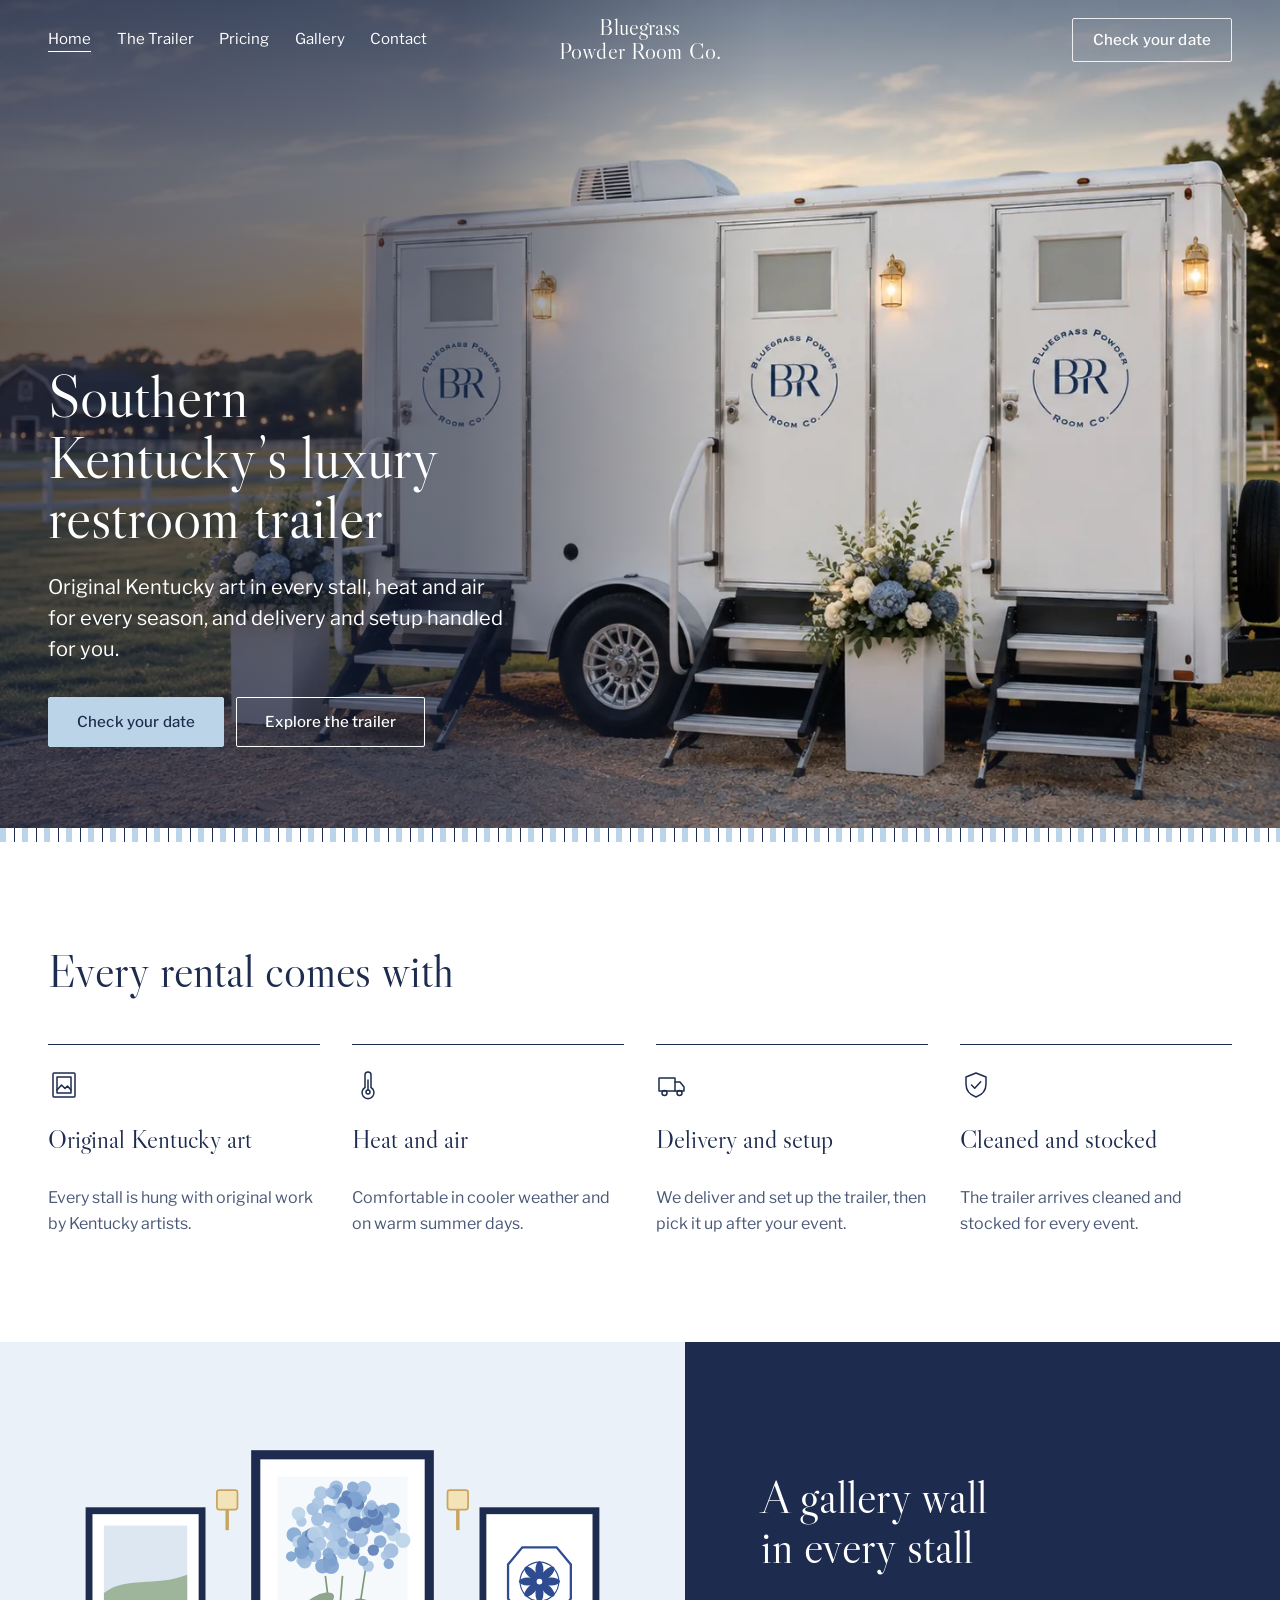
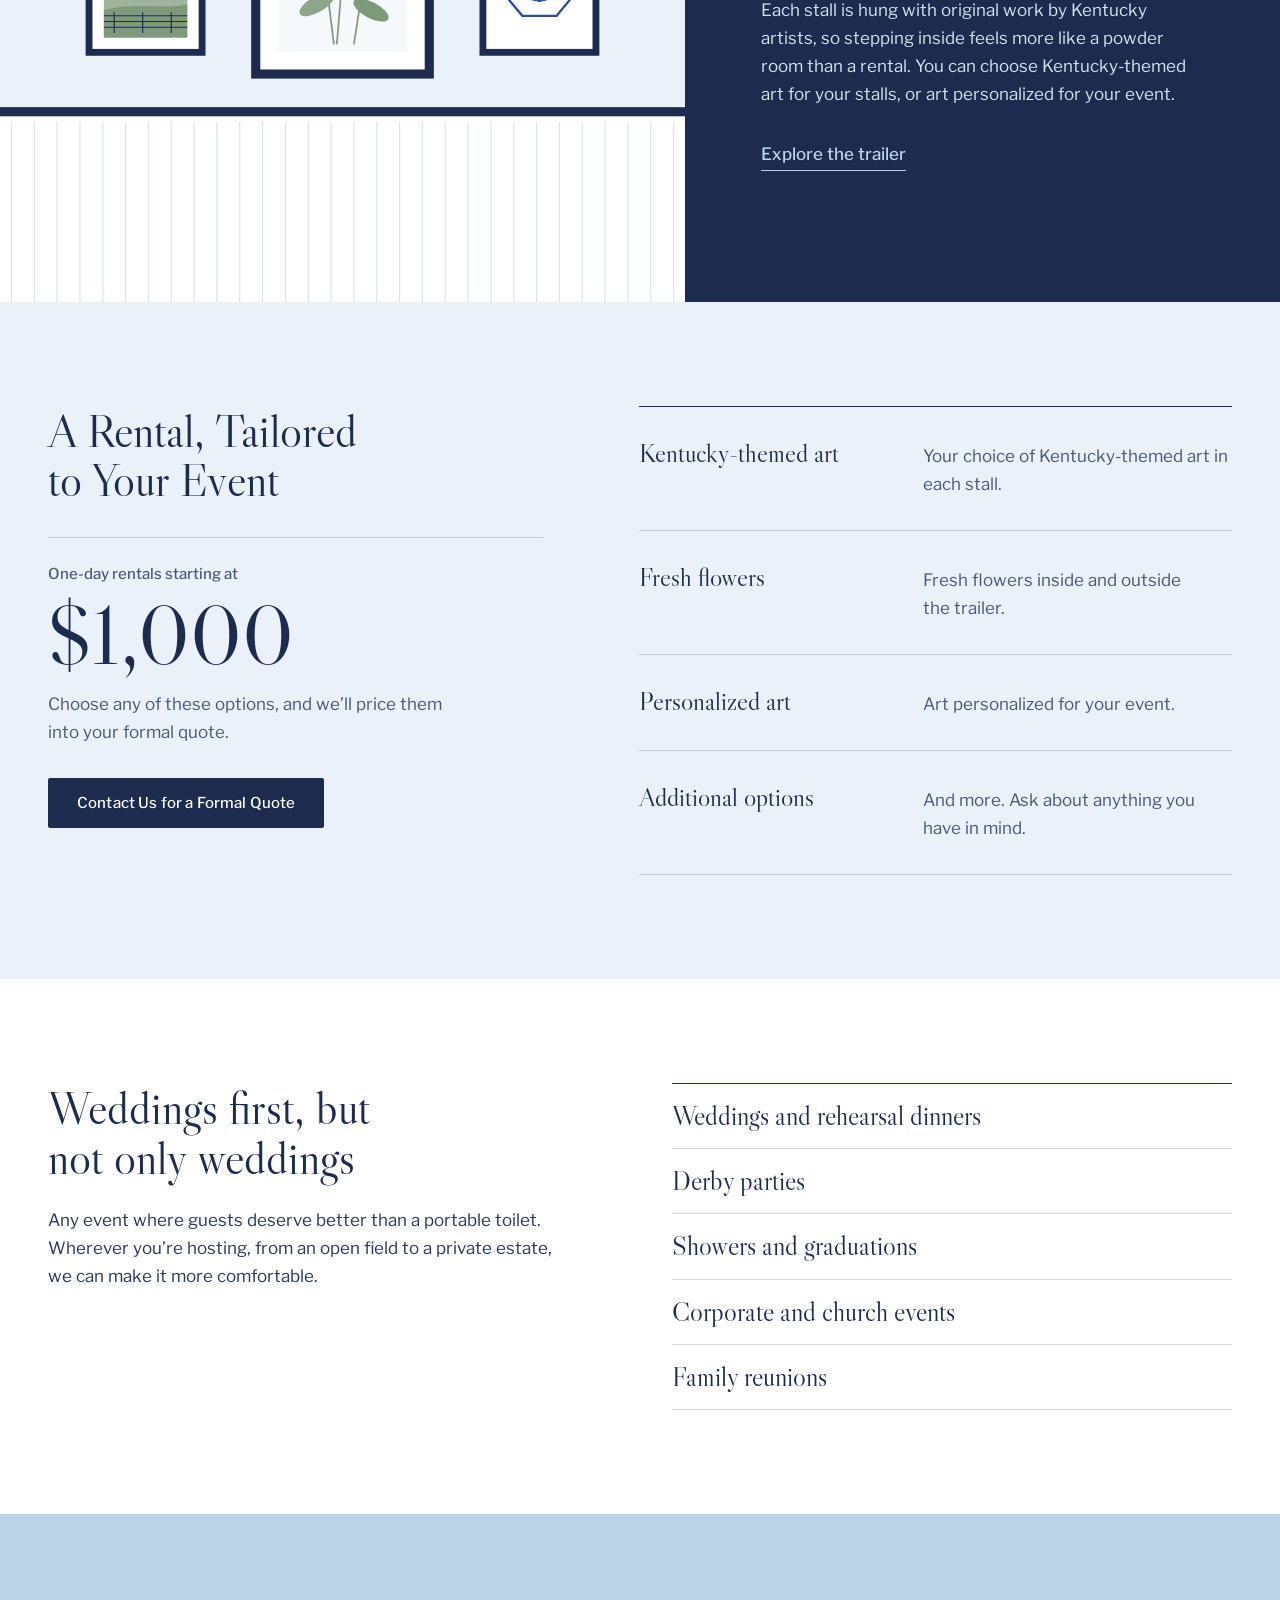
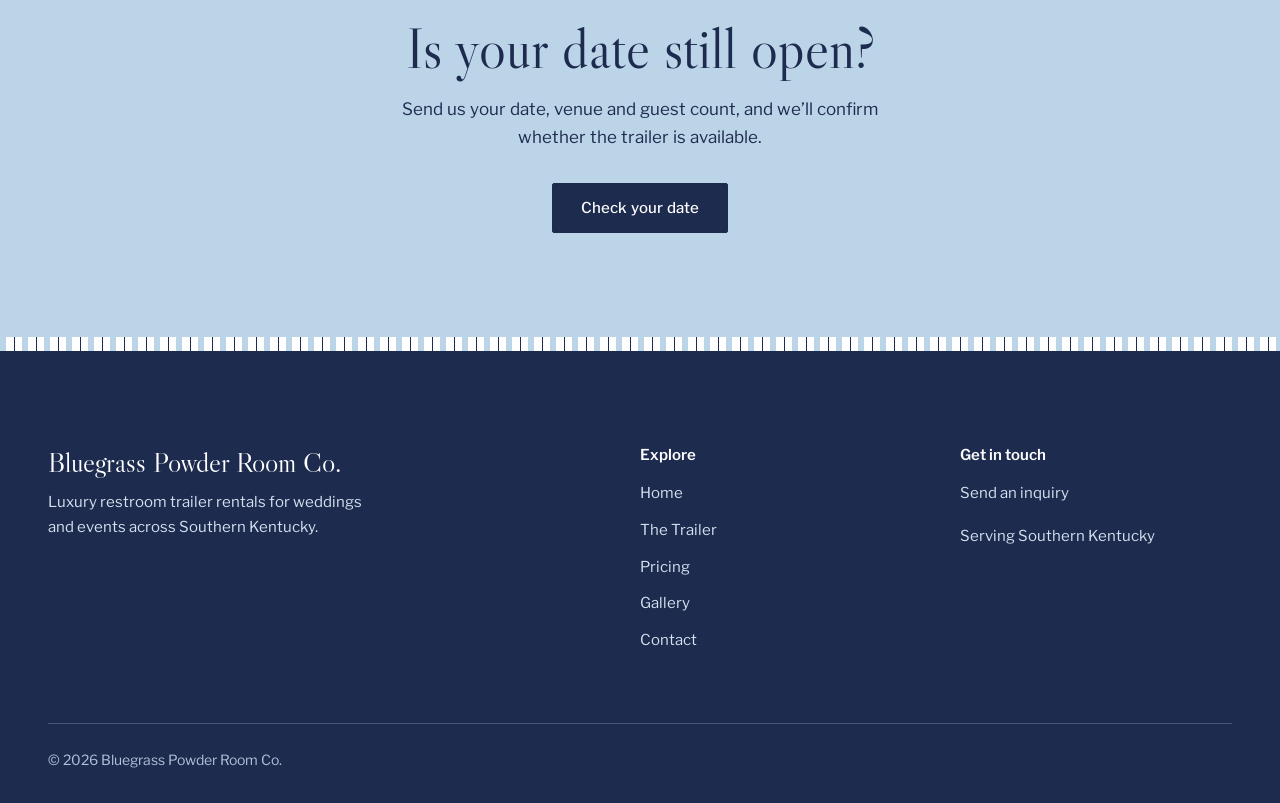
==== commit 5c249357: "Tighten mobile hero and restructure the rental pricing section - Phone hero: 5:4 crop framed on the " ====
--- a/index.html
+++ b/index.html
@@ -13,7 +13,7 @@
   <link rel="preconnect" href="https://fonts.googleapis.com">
   <link rel="preconnect" href="https://fonts.gstatic.com" crossorigin>
   <link rel="stylesheet" href="https://fonts.googleapis.com/css2?family=Libre+Caslon+Display&family=Libre+Franklin:wght@400;500;600&display=swap">
-  <link rel="stylesheet" href="css/styles.css">
+  <link rel="stylesheet" href="css/styles.css?v=20261015">
   <link rel="preload" as="image" type="image/webp" media="(min-width: 860px) and (orientation: landscape), (min-width: 1280px)" imagesrcset="images/hero-desktop-960.webp 960w, images/hero-desktop-1672.webp 1672w" imagesizes="100vw">
   <link rel="preload" as="image" type="image/webp" media="(max-width: 859px), (orientation: portrait) and (max-width: 1279px)" imagesrcset="images/hero-mobile-600.webp 600w, images/hero-mobile-1122.webp 1122w" imagesizes="100vw">
   <script>
@@ -26,7 +26,7 @@
       }
     })(document.documentElement);
   </script>
-  <script src="js/site.js" defer></script>
+  <script src="js/site.js?v=20261015" defer></script>
 </head><body>
   <a class="skip-link" href="#main">Skip to content</a>
 
@@ -127,12 +127,12 @@
       <div class="container">
         <div class="rental" data-reveal-group>
           <div class="rental__intro" data-reveal>
-            <h2 id="pricing-title">A rental, tailored to your event</h2>
+            <h2 id="pricing-title">A Rental, Tailored to Your Event</h2>
             <p class="rental__price">
               <span class="rental__price-label">One-day rentals starting at</span>
               <span class="rental__price-amount">$1,000</span>
             </p>
-            <p class="rental__text">Options include your choice of Kentucky-themed art in each stall, fresh flowers inside and out, personalized art for your event, and more. Contact us for a formal quote.</p>
+            <p class="rental__text">Choose any of these options, and we’ll price them into your formal quote.</p>
           </div>
           <div class="rental__options" data-reveal>
             <ul class="rental-options">
@@ -148,10 +148,13 @@
                 <h3 class="rental-option__name">Personalized art</h3>
                 <p>Art personalized for your event.</p>
               </li>
+              <li class="rental-option">
+                <h3 class="rental-option__name">Additional options</h3>
+                <p>And more. Ask about anything you have in mind.</p>
+              </li>
             </ul>
-            <p class="rental__more">And more. Ask about anything you have in mind.</p>
           </div>
-          <p class="rental__cta" data-reveal><a class="btn btn--primary" href="contact.html">Contact us for a formal quote</a></p>
+          <p class="rental__cta" data-reveal><a class="btn btn--primary" href="contact.html">Contact Us for a Formal Quote</a></p>
         </div>
       </div>
     </section>
--- a/css/styles.css
+++ b/css/styles.css
@@ -477,22 +477,20 @@
    The hero <picture> in index.html switches photos on this same query. */
 @media (max-width: 859px), (orientation: portrait) and (max-width: 1279px) {
   .hero { display: block; height: auto; min-height: 0; max-height: none; }
-  .hero__media { position: relative; inset: auto; aspect-ratio: 4 / 5; max-height: 62svh; width: 100%; }
-  .hero__media img { object-position: 50% 80%; }
+  .hero__media { position: relative; inset: auto; aspect-ratio: 4 / 3; max-height: 60svh; width: 100%; }
+  /* Frames the portrait photo on the trailer: a little sky above, the planters below */
+  .hero__media img { object-position: 50% 66%; }
   .hero::before { background: linear-gradient(180deg, rgba(20, 31, 59, 0.5) 0, rgba(20, 31, 59, 0) 140px); }
   .hero__content { padding-block: var(--sp-7) var(--sp-8); }
 }
 @media (max-width: 599px) {
-  .hero__media { max-height: 54svh; }
-  .hero__title { max-width: 12ch; }
+  .hero__media { aspect-ratio: 5 / 4; max-height: none; }
+  .hero__media img { object-position: 50% 62%; }
+  .hero__title { font-size: clamp(2rem, 1.35rem + 3vw, 2.5rem); line-height: 1.08; max-width: none; }
   .hero__content { padding-block: var(--sp-6) var(--sp-7); }
-  .hero__text { margin-top: var(--sp-4); }
+  .hero__text { margin-top: var(--sp-3); font-size: 1.0625rem; max-width: 36ch; }
   .hero .btn-row { margin-top: var(--sp-5); }
   .hero .btn-row .btn { flex: 1 1 auto; padding-inline: var(--sp-4); }
-}
-/* Short phones: a shorter photo keeps both buttons above the fold */
-@media (max-width: 599px) and (max-height: 720px) {
-  .hero__media { max-height: 46svh; }
 }
 
 /* ---------- Page intro (inner pages) ---------- */
@@ -580,6 +578,8 @@
   display: grid;
   gap: var(--sp-2);
   margin-top: var(--sp-6);
+  padding-top: var(--sp-5);
+  border-top: 1px solid var(--rule);
 }
 .rental__price-label { font-size: var(--fs-small); font-weight: 500; color: var(--muted); }
 .rental__price-amount {
@@ -588,7 +588,7 @@
   line-height: 0.95;
   color: var(--navy);
 }
-.rental__text { margin-top: var(--sp-5); max-width: 40ch; }
+.rental__text { margin-top: var(--sp-4); max-width: 34ch; color: var(--muted); }
 .rental__cta { grid-area: cta; margin-top: var(--sp-6); }
 .rental__options { grid-area: options; border-top: 1px solid var(--navy); }
 .rental-option {
@@ -600,7 +600,7 @@
   border-bottom: 1px solid var(--rule);
 }
 .rental-option__name { font-size: var(--fs-h3); line-height: 1.15; }
-.rental__more { margin-top: var(--sp-5); font-family: var(--font-display); font-size: var(--fs-lead); color: var(--navy); }
+.rental-option p { color: var(--muted); }
 
 @media (max-width: 859px) {
   .rental { grid-template-columns: minmax(0, 1fr); grid-template-areas: "intro" "options" "cta"; grid-template-rows: none; }
@@ -608,7 +608,13 @@
   .rental__cta { margin-top: var(--sp-7); }
 }
 @media (max-width: 559px) {
-  .rental-option { grid-template-columns: minmax(0, 1fr); padding-block: var(--sp-5); }
+  .rental__intro h2 { max-width: none; }
+  .rental__price { margin-top: var(--sp-5); }
+  .rental__price-amount { font-size: clamp(3rem, 2.2rem + 4vw, 3.75rem); }
+  .rental__options { margin-top: var(--sp-6); }
+  .rental-option { grid-template-columns: minmax(0, 1fr); gap: var(--sp-1); padding-block: var(--sp-4); }
+  .rental-option__name { font-size: 1.3125rem; }
+  .rental__cta { margin-top: var(--sp-6); }
   .rental__cta .btn { width: 100%; }
 }
 
